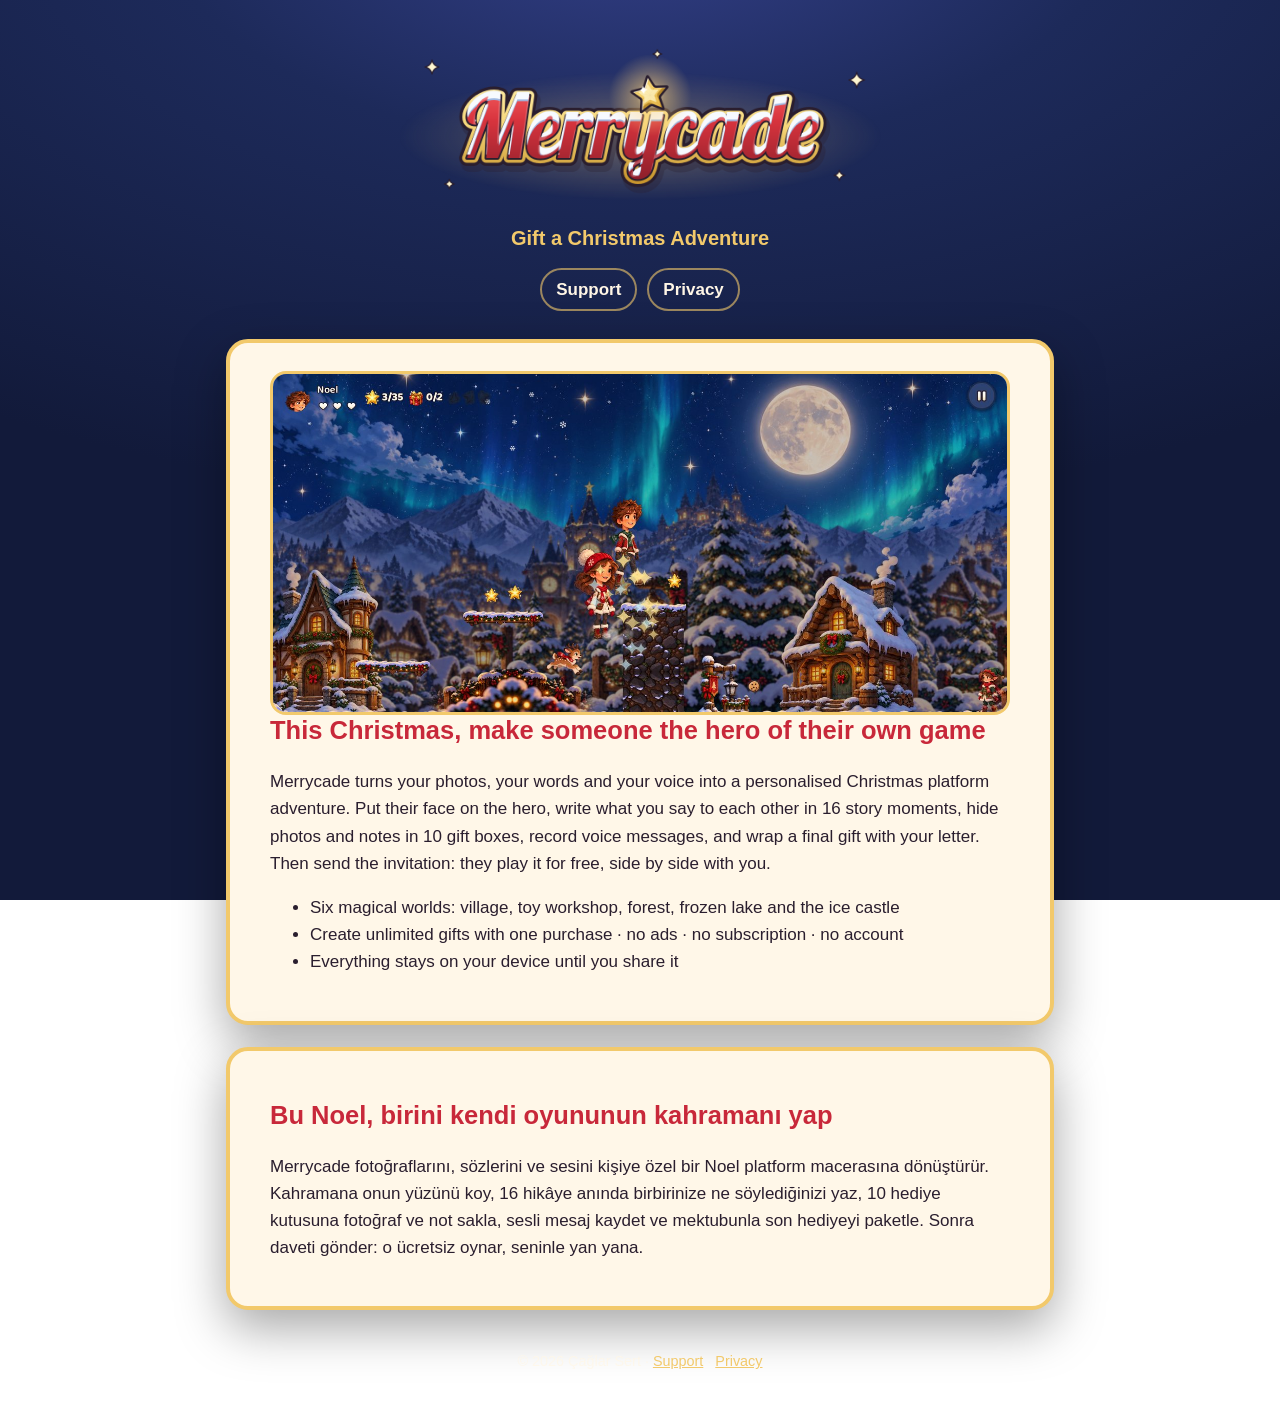
==== index.html @ 5cabc4d3 "Merrycade site: landing, privacy policy, support Co-Authored-By: Claude Opus 5.5 <noreply@anthropic." ====
<!doctype html>
<html lang="en">
<head>
<meta charset="utf-8">
<meta name="viewport" content="width=device-width, initial-scale=1">
<title>Merrycade · Gift a Christmas Adventure</title>
<meta name="description" content="This Christmas, make someone the hero of their own game. Their face, your words, your photos and your voice in a magical platform adventure.">
<link rel="icon" href="icon.png">
<link rel="stylesheet" href="style.css">
</head>
<body>
<header>
  <img class="logo" src="logo.png" alt="Merrycade">
  <p class="tag">Gift a Christmas Adventure</p>
  <nav><a href="support.html">Support</a><a href="privacy.html">Privacy</a></nav>
</header>
<main>
<section class="card">
  <img class="hero" src="hero.jpg" alt="Two heroes jumping through a snowy Christmas village in Merrycade">
  <h1>This Christmas, make someone the hero of their own game</h1>
  <p>Merrycade turns your photos, your words and your voice into a personalised Christmas platform
  adventure. Put their face on the hero, write what you say to each other in 16 story moments, hide
  photos and notes in 10 gift boxes, record voice messages, and wrap a final gift with your letter.
  Then send the invitation: they play it for free, side by side with you.</p>
  <ul>
    <li>Six magical worlds: village, toy workshop, forest, frozen lake and the ice castle</li>
    <li>Create unlimited gifts with one purchase · no ads · no subscription · no account</li>
    <li>Everything stays on your device until you share it</li>
  </ul>
</section>
<section class="card" lang="tr">
  <h2>Bu Noel, birini kendi oyununun kahramanı yap</h2>
  <p>Merrycade fotoğraflarını, sözlerini ve sesini kişiye özel bir Noel platform macerasına dönüştürür.
  Kahramana onun yüzünü koy, 16 hikâye anında birbirinize ne söylediğinizi yaz, 10 hediye kutusuna
  fotoğraf ve not sakla, sesli mesaj kaydet ve mektubunla son hediyeyi paketle. Sonra daveti gönder:
  o ücretsiz oynar, seninle yan yana.</p>
</section>
</main>
<footer>© 2026 Çağlar Sert · <a href="support.html">Support</a> · <a href="privacy.html">Privacy</a></footer>
</body>
</html>
---- style.css ----
:root {
  --bg: #121a3a;
  --bg2: #1d2a5a;
  --card: #fff7e8;
  --ink: #2a1e2e;
  --soft: #6b5a66;
  --red: #c8283a;
  --gold: #f2c96b;
  --cream: #fff6e6;
}
* { box-sizing: border-box; }
html { -webkit-text-size-adjust: 100%; }
body {
  margin: 0;
  font: 17px/1.6 -apple-system, BlinkMacSystemFont, "Segoe UI", Roboto, "Helvetica Neue", Arial, sans-serif;
  color: var(--ink);
  background: radial-gradient(1200px 600px at 50% -10%, #34408a 0%, var(--bg2) 40%, var(--bg) 100%) fixed;
}
a { color: var(--red); }
header { text-align: center; padding: 28px 16px 8px; }
header img.logo { width: min(520px, 90vw); height: auto; }
header p.tag { color: var(--gold); font-weight: 800; font-size: 1.25rem; margin: 4px 0 0; }
nav { display: flex; gap: 10px; justify-content: center; flex-wrap: wrap; margin: 14px 0 0; }
nav a {
  color: var(--cream); text-decoration: none; font-weight: 700; padding: 6px 14px;
  border: 2px solid rgba(242, 201, 107, .6); border-radius: 999px;
}
nav a:hover { background: rgba(242, 201, 107, .15); }
main { max-width: 860px; margin: 20px auto 40px; padding: 0 16px; }
.card {
  background: var(--card); border-radius: 22px; padding: 28px clamp(18px, 4vw, 40px);
  border: 4px solid var(--gold); box-shadow: 0 18px 50px rgba(0, 0, 0, .35); margin-bottom: 22px;
}
h1, h2, h3 { line-height: 1.25; color: var(--red); }
h1 { margin-top: 0; }
table { width: 100%; border-collapse: collapse; font-size: .95rem; }
th, td { text-align: left; vertical-align: top; padding: 8px 10px; border-bottom: 1px solid #e6d6b8; }
th { color: var(--soft); font-weight: 700; }
.table-wrap { overflow-x: auto; }
.hero { width: 100%; border-radius: 16px; border: 3px solid var(--gold); display: block; }
.lang { color: var(--soft); font-size: .9rem; }
.badges { display: flex; gap: 12px; flex-wrap: wrap; }
.pill { background: var(--red); color: var(--cream); padding: 10px 18px; border-radius: 999px; font-weight: 800; text-decoration: none; display: inline-block; }
footer { text-align: center; color: rgba(255, 246, 230, .7); font-size: .9rem; padding: 0 16px 40px; }
footer a { color: var(--gold); }
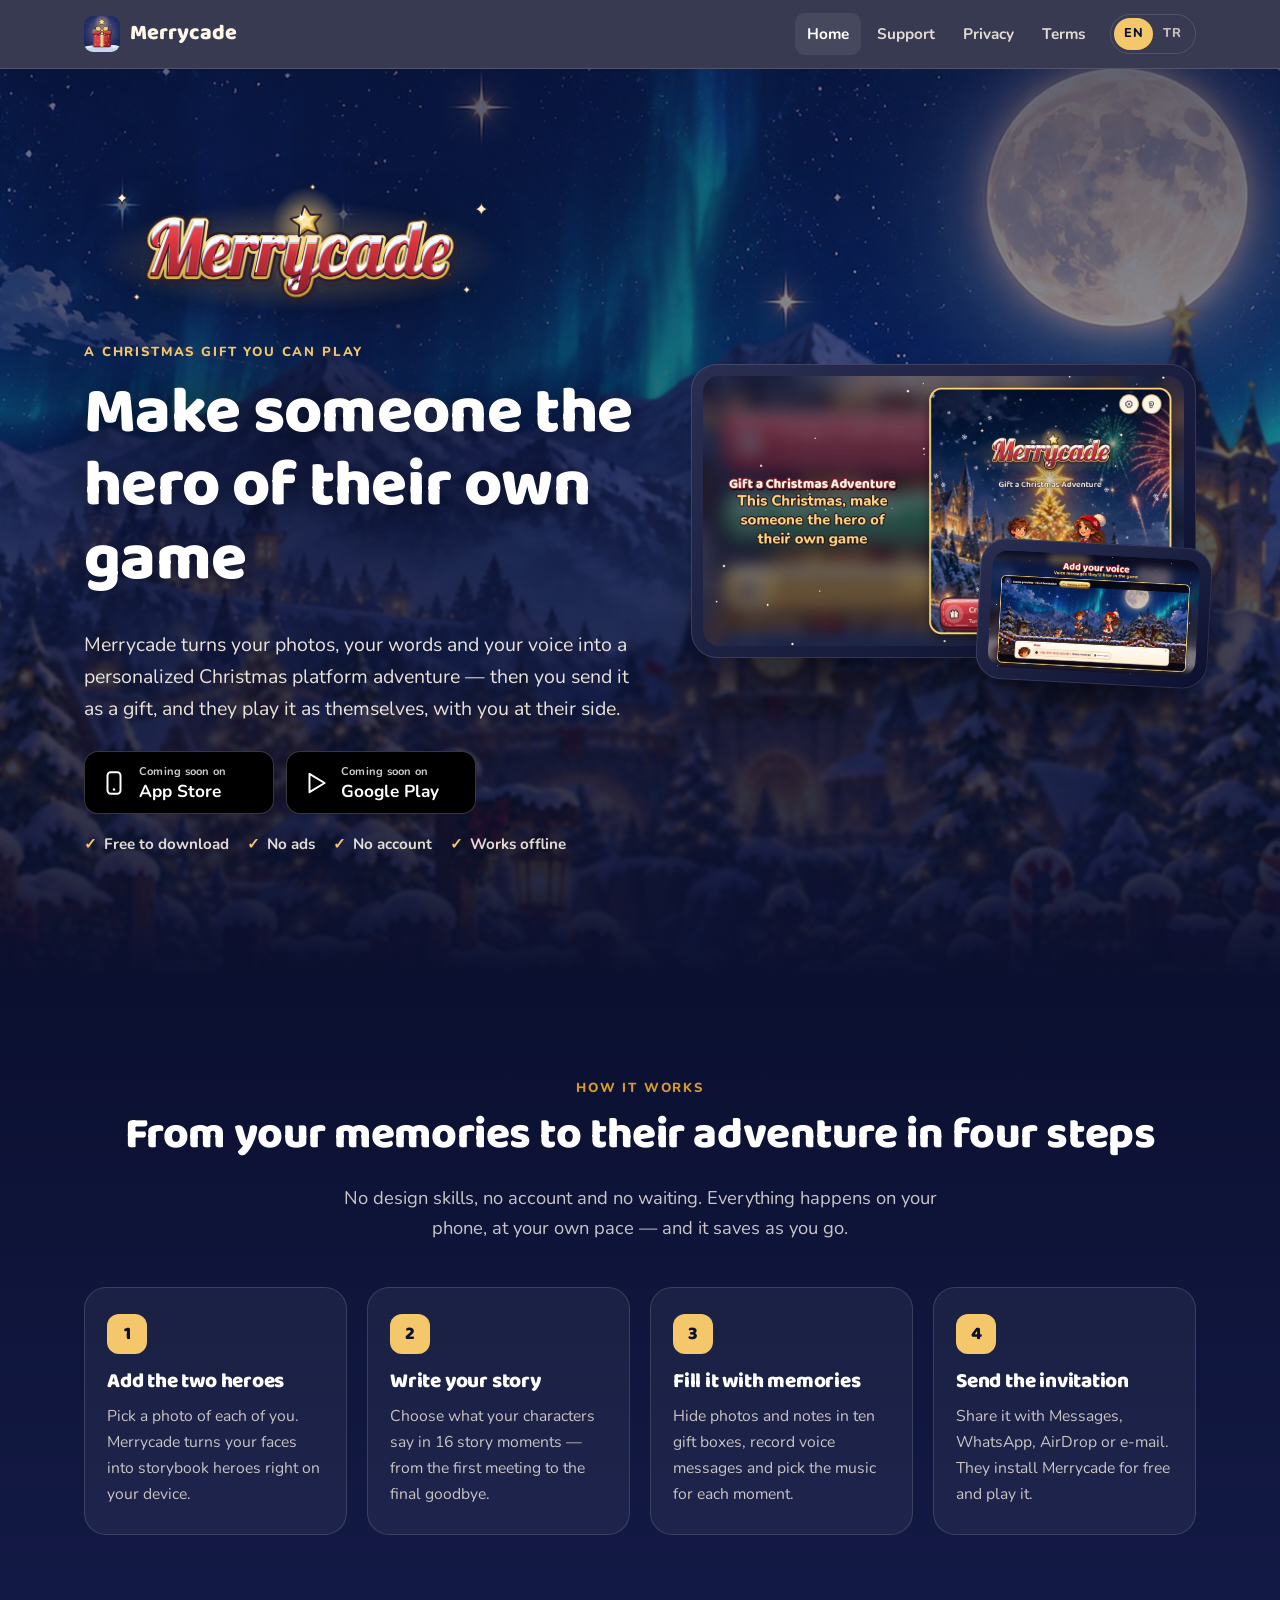
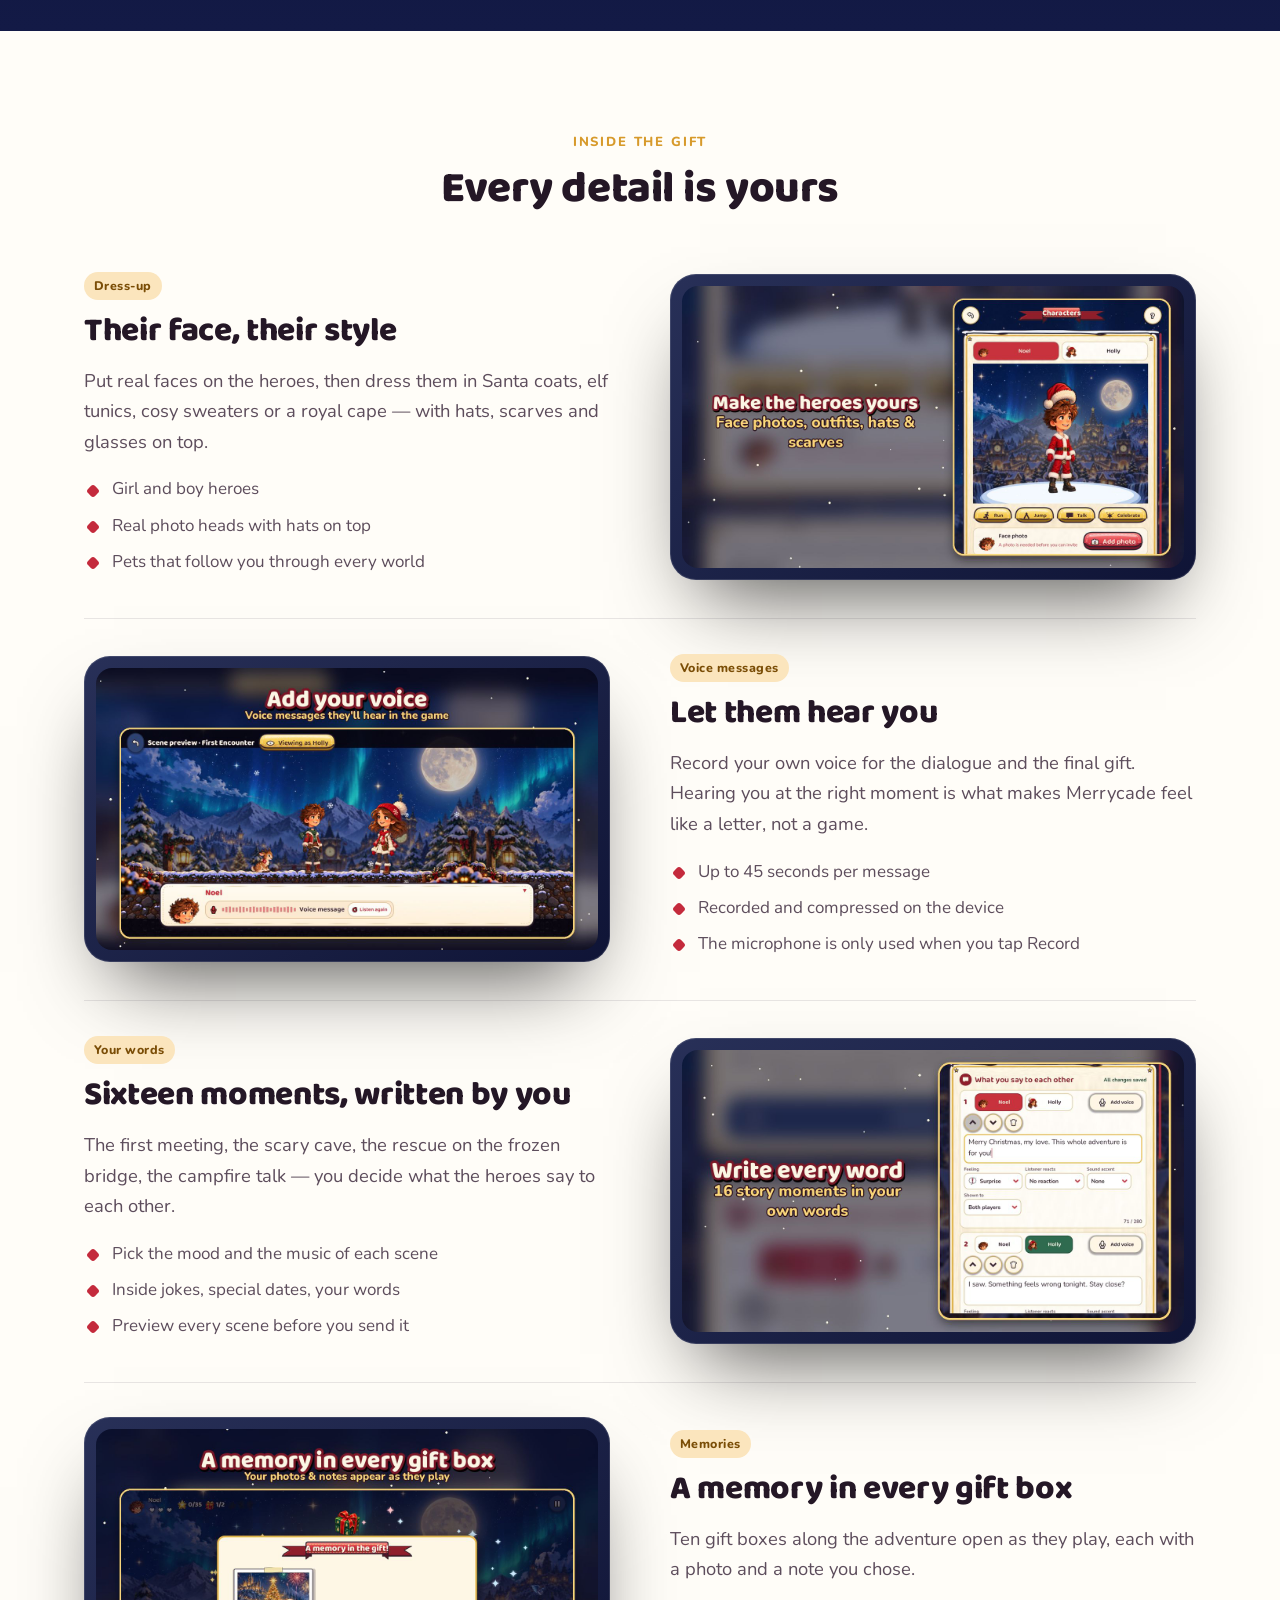
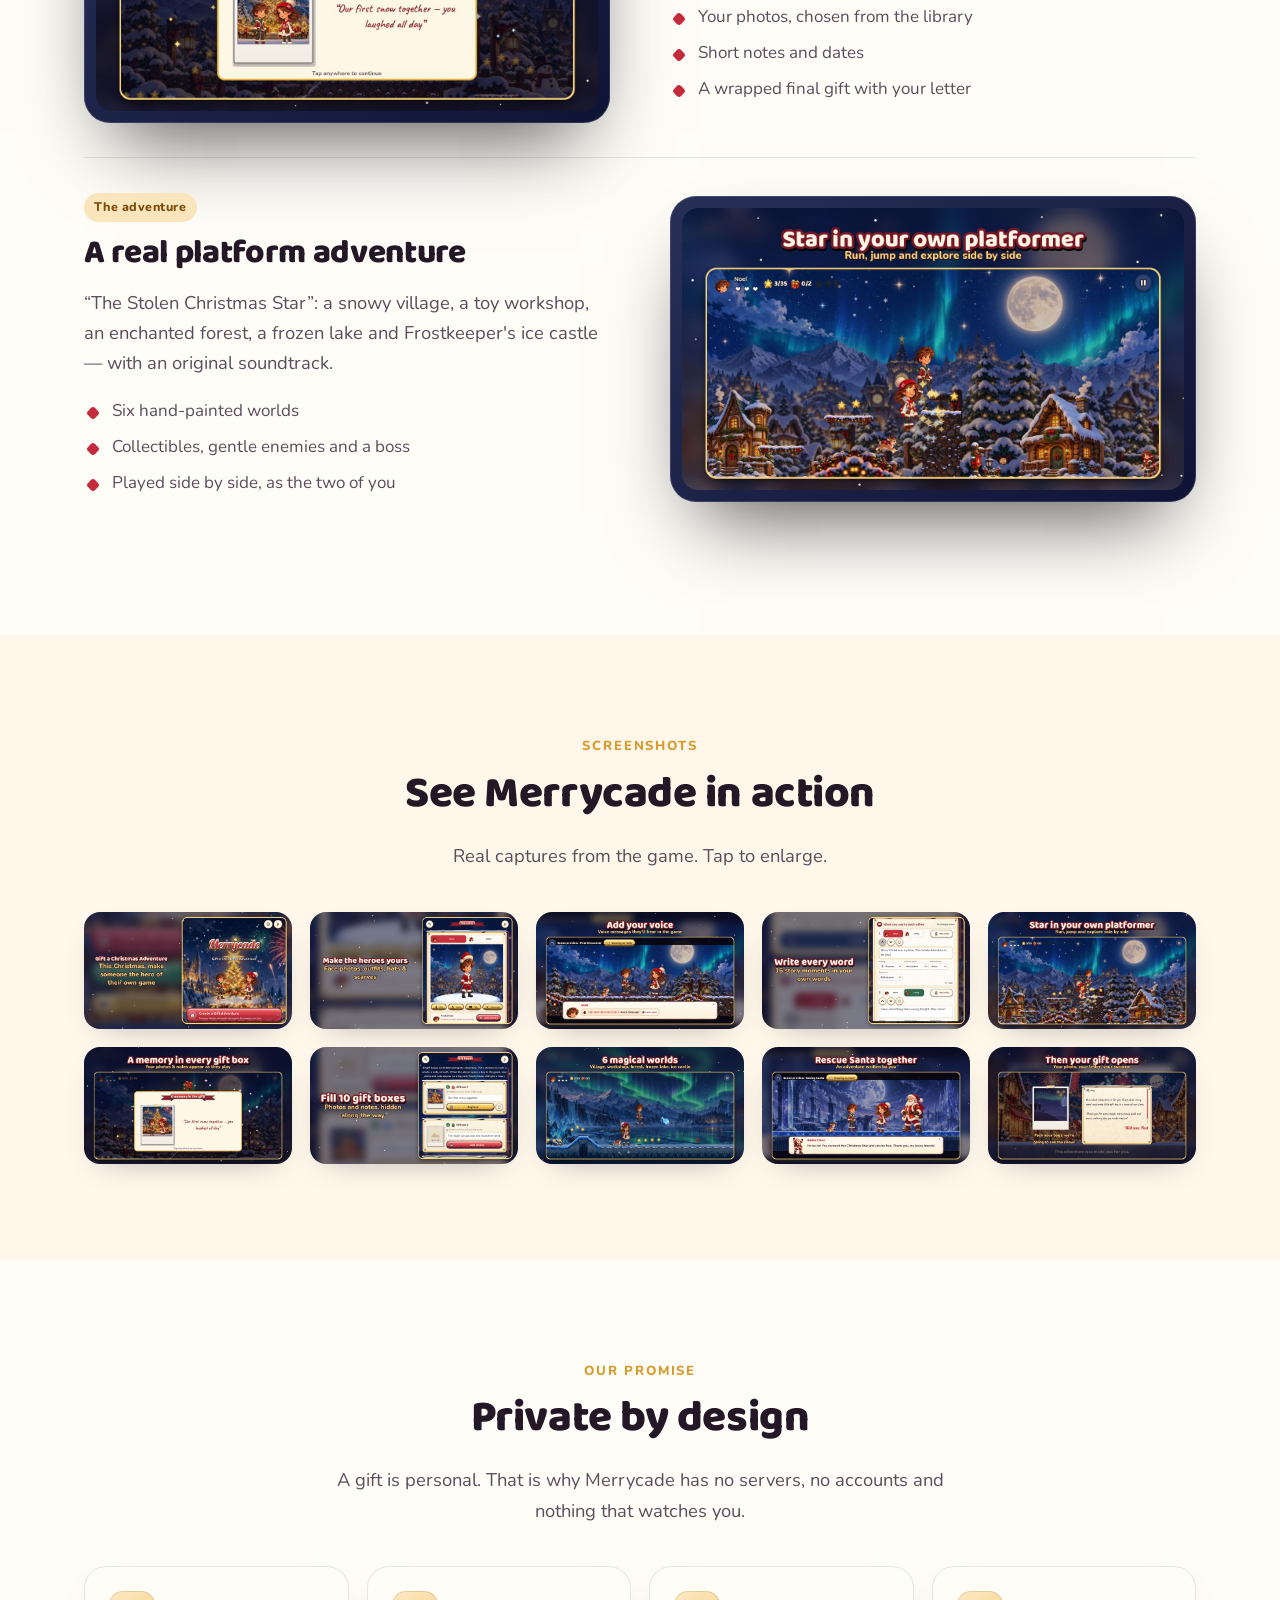
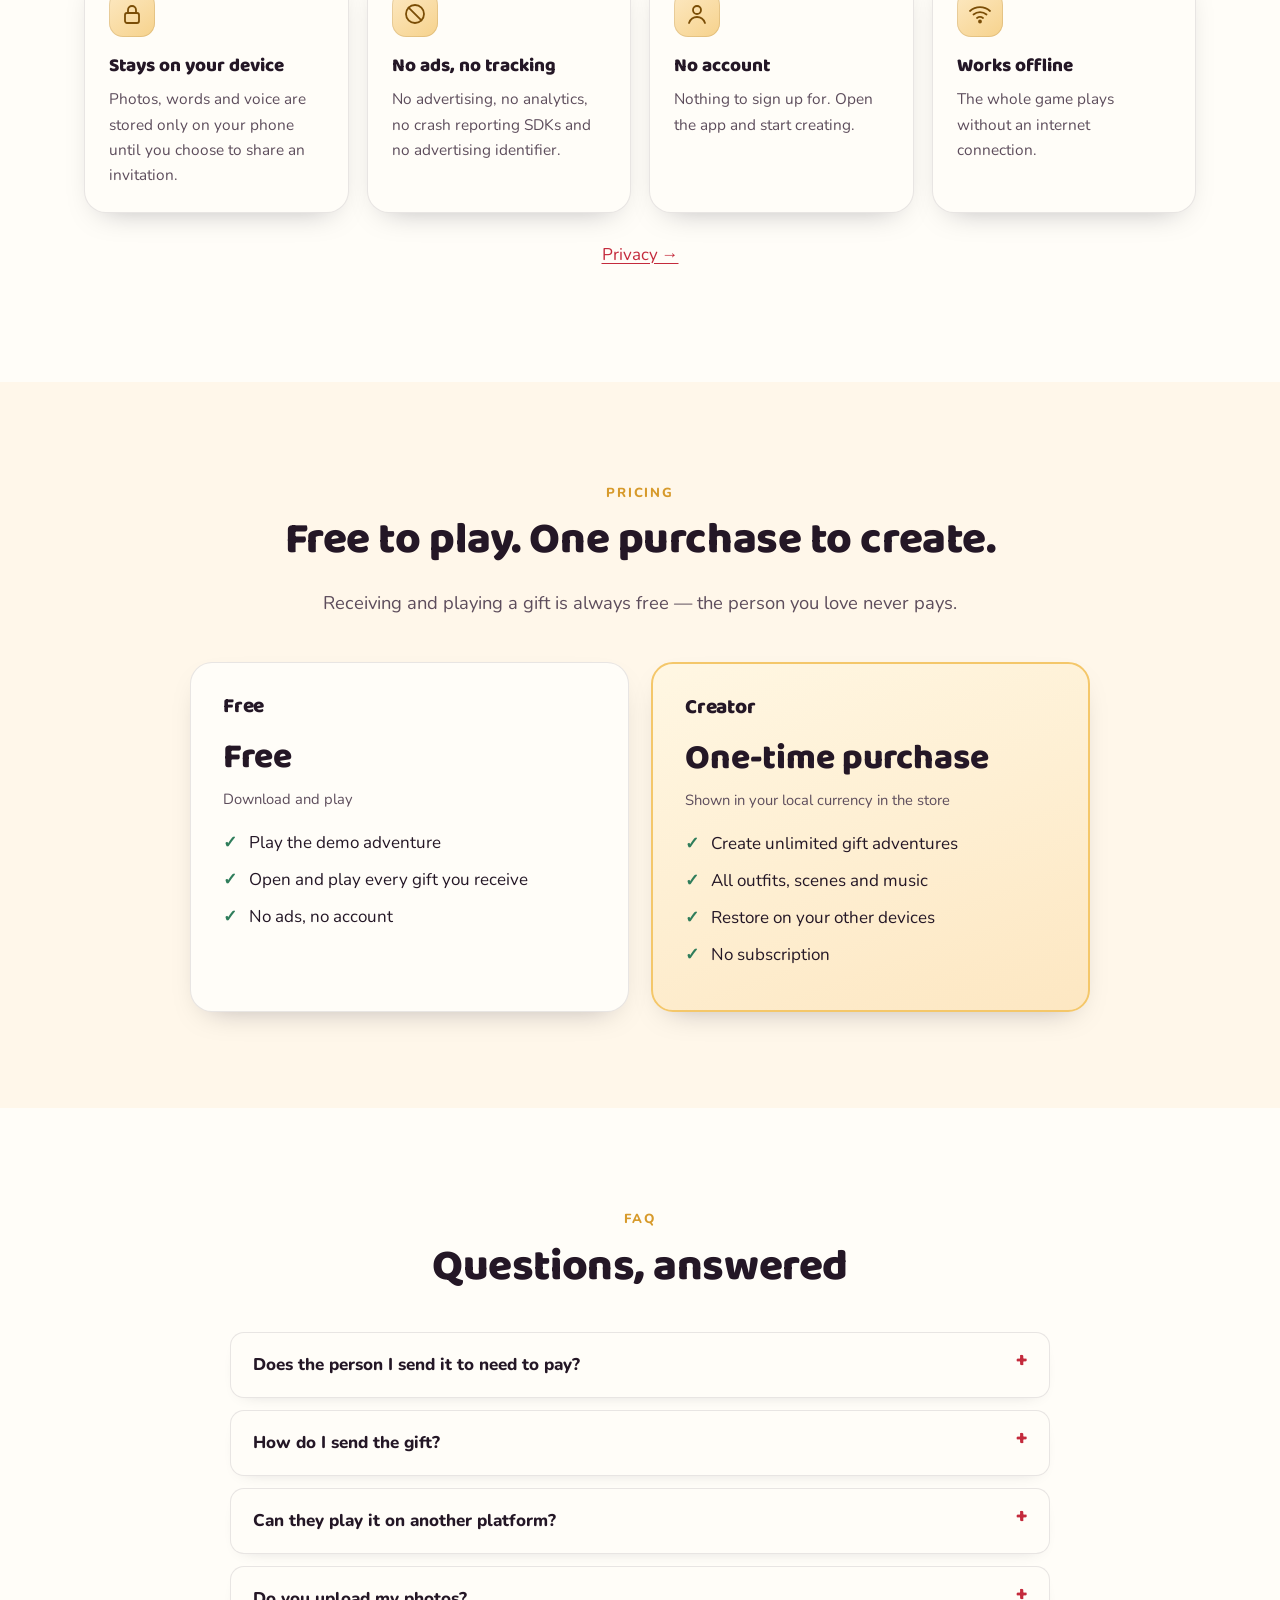
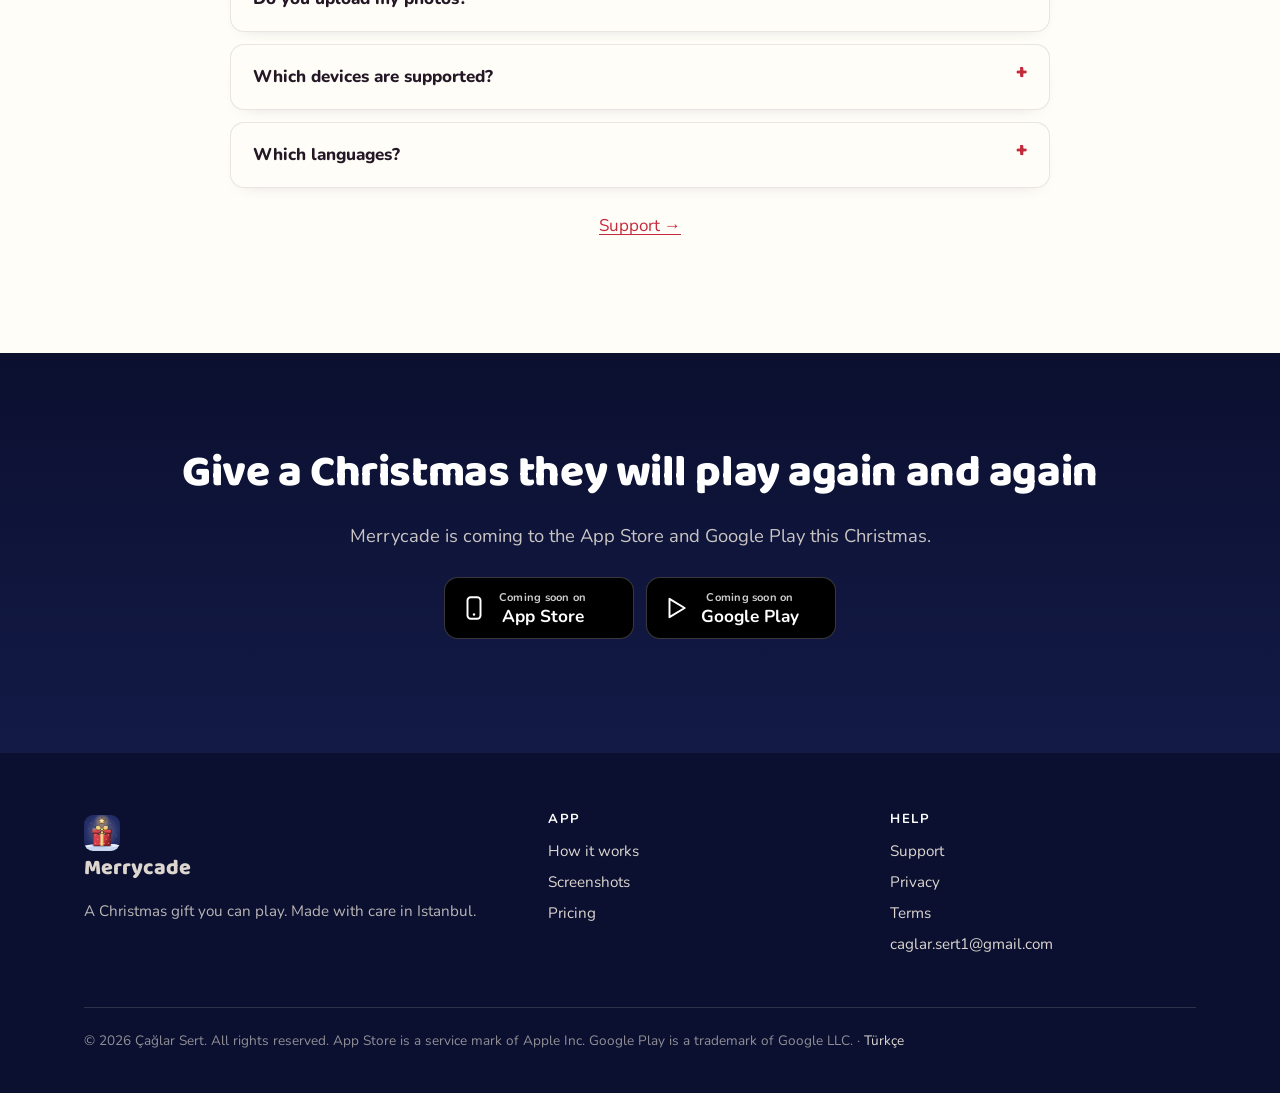
==== commit 26b6b132: "Redesign site: premium EN/TR pages, screenshots, detailed support, privacy and terms Co-Authored-By:" ====
--- a/index.html
+++ b/index.html
@@ -3,39 +3,107 @@
 <head>
 <meta charset="utf-8">
 <meta name="viewport" content="width=device-width, initial-scale=1">
-<title>Merrycade · Gift a Christmas Adventure</title>
-<meta name="description" content="This Christmas, make someone the hero of their own game. Their face, your words, your photos and your voice in a magical platform adventure.">
-<link rel="icon" href="icon.png">
-<link rel="stylesheet" href="style.css">
+<title>Merrycade: Christmas Adventure — Gift a personalized game</title>
+<meta name="description" content="Create a personalized Christmas platform adventure starring you and someone you love — their face, your words, your photos and your voice — and gift it. Free to download, no ads, no account.">
+<meta name="theme-color" content="#0b1030">
+<link rel="canonical" href="https://cglrsert.github.io/merrycade-site/">
+<link rel="alternate" hreflang="en" href="https://cglrsert.github.io/merrycade-site/">
+<link rel="alternate" hreflang="tr" href="https://cglrsert.github.io/merrycade-site/tr/">
+<link rel="alternate" hreflang="x-default" href="https://cglrsert.github.io/merrycade-site/">
+<meta property="og:type" content="website">
+<meta property="og:title" content="Merrycade: Christmas Adventure — Gift a personalized game">
+<meta property="og:description" content="Create a personalized Christmas platform adventure starring you and someone you love — their face, your words, your photos and your voice — and gift it. Free to download, no ads, no account.">
+<meta property="og:image" content="https://cglrsert.github.io/merrycade-site/assets/img/og.jpg">
+<meta property="og:url" content="https://cglrsert.github.io/merrycade-site/">
+<meta property="og:locale" content="en_US">
+<meta name="twitter:card" content="summary_large_image">
+<link rel="icon" type="image/png" href="assets/img/favicon.png">
+<link rel="apple-touch-icon" href="assets/img/apple-touch-icon.png">
+<link rel="preload" href="assets/fonts/Baloo2-ExtraBold.ttf" as="font" type="font/ttf" crossorigin>
+<link rel="stylesheet" href="assets/css/site.css">
 </head>
 <body>
-<header>
-  <img class="logo" src="logo.png" alt="Merrycade">
-  <p class="tag">Gift a Christmas Adventure</p>
-  <nav><a href="support.html">Support</a><a href="privacy.html">Privacy</a></nav>
+<a class="skip" href="#main">Skip to content</a>
+<header class="site-header">
+  <div class="wrap">
+    <a class="brand" href="./"><img src="assets/img/icon-256.png" alt="" width="36" height="36">Merrycade</a>
+    <button class="menu-btn" aria-expanded="false" aria-controls="nav">Menu</button>
+    <nav class="nav" id="nav">
+      <a href="./" aria-current="page">Home</a><a href="support.html">Support</a><a href="privacy.html">Privacy</a><a href="terms.html">Terms</a>
+      <span class="lang" aria-label="Language"><span>EN</span><a href="tr/" hreflang="tr" lang="tr">TR</a></span>
+    </nav>
+  </div>
 </header>
-<main>
-<section class="card">
-  <img class="hero" src="hero.jpg" alt="Two heroes jumping through a snowy Christmas village in Merrycade">
-  <h1>This Christmas, make someone the hero of their own game</h1>
-  <p>Merrycade turns your photos, your words and your voice into a personalised Christmas platform
-  adventure. Put their face on the hero, write what you say to each other in 16 story moments, hide
-  photos and notes in 10 gift boxes, record voice messages, and wrap a final gift with your letter.
-  Then send the invitation: they play it for free, side by side with you.</p>
-  <ul>
-    <li>Six magical worlds: village, toy workshop, forest, frozen lake and the ice castle</li>
-    <li>Create unlimited gifts with one purchase · no ads · no subscription · no account</li>
-    <li>Everything stays on your device until you share it</li>
-  </ul>
-</section>
-<section class="card" lang="tr">
-  <h2>Bu Noel, birini kendi oyununun kahramanı yap</h2>
-  <p>Merrycade fotoğraflarını, sözlerini ve sesini kişiye özel bir Noel platform macerasına dönüştürür.
-  Kahramana onun yüzünü koy, 16 hikâye anında birbirinize ne söylediğinizi yaz, 10 hediye kutusuna
-  fotoğraf ve not sakla, sesli mesaj kaydet ve mektubunla son hediyeyi paketle. Sonra daveti gönder:
-  o ücretsiz oynar, seninle yan yana.</p>
-</section>
-</main>
-<footer>© 2026 Çağlar Sert · <a href="support.html">Support</a> · <a href="privacy.html">Privacy</a></footer>
+<div class="lang-hint" data-lang="tr" role="status"><span>Bu sayfanın Türkçesi de var. <a href="tr/">Türkçe&#x27;ye geç</a></span><button aria-label="Close">×</button></div>
+
+<main id="main">
+<section class="hero"><div class="wrap">
+  <div>
+    <img class="hero-logo" src="assets/img/logo.png" alt="Merrycade" width="900" height="315">
+    <span class="eyebrow" style="color:var(--gold)">A Christmas gift you can play</span>
+    <h1>Make someone the hero of their own game</h1>
+    <p class="lead">Merrycade turns your photos, your words and your voice into a personalized Christmas platform adventure — then you send it as a gift, and they play it as themselves, with you at their side.</p>
+    <div class="badges"><a class="store-btn" aria-disabled="true" role="link"><svg viewBox="0 0 24 24" aria-hidden="true"><rect x="6" y="2" width="12" height="20" rx="3" fill="none" stroke="currentColor" stroke-width="1.8"/><circle cx="12" cy="18" r="1.1" fill="currentColor"/></svg><span><small>Coming soon on</small><b>App Store</b></span></a><a class="store-btn" aria-disabled="true" role="link"><svg viewBox="0 0 24 24" aria-hidden="true"><path d="M6 3.5v17l14-8.5z" fill="none" stroke="currentColor" stroke-width="1.8" stroke-linejoin="round"/></svg><span><small>Coming soon on</small><b>Google Play</b></span></a></div>
+    <ul class="trust"><li>Free to download</li><li>No ads</li><li>No account</li><li>Works offline</li></ul>
+  </div>
+  <div class="hero-shot">
+    <div class="device"><img src="assets/img/en/01_home.jpg" alt="Home screen with the two heroes under a Christmas tree" width="1280" height="720"></div>
+    <div class="device float"><img src="assets/img/en/05_voice.jpg" alt="Recording a voice message" width="1280" height="720" loading="lazy"></div>
+  </div>
+</div></section>
+<section class="band-night" id="how"><div class="wrap center">
+  <span class="eyebrow">How it works</span><h2>From your memories to their adventure in four steps</h2><p class="lead">No design skills, no account and no waiting. Everything happens on your phone, at your own pace — and it saves as you go.</p>
+  <div class="steps" style="text-align:left"><div class="step"><h3>Add the two heroes</h3><p>Pick a photo of each of you. Merrycade turns your faces into storybook heroes right on your device.</p></div><div class="step"><h3>Write your story</h3><p>Choose what your characters say in 16 story moments — from the first meeting to the final goodbye.</p></div><div class="step"><h3>Fill it with memories</h3><p>Hide photos and notes in ten gift boxes, record voice messages and pick the music for each moment.</p></div><div class="step"><h3>Send the invitation</h3><p>Share it with Messages, WhatsApp, AirDrop or e-mail. They install Merrycade for free and play it.</p></div></div>
+</div></section>
+<section class="band-paper" id="features"><div class="wrap">
+  <div class="center"><span class="eyebrow">Inside the gift</span><h2>Every detail is yours</h2></div>
+  <div class="feature">
+  <div class="feature-text"><span class="tag-pill">Dress-up</span><h3 style="font-size:clamp(1.6rem,2.6vw,2.1rem)">Their face, their style</h3><p class="lead">Put real faces on the heroes, then dress them in Santa coats, elf tunics, cosy sweaters or a royal cape — with hats, scarves and glasses on top.</p><ul><li>Girl and boy heroes</li><li>Real photo heads with hats on top</li><li>Pets that follow you through every world</li></ul></div>
+  <div class="device"><img src="assets/img/en/03_dress.jpg" alt="Dress-up screen" width="1280" height="720" loading="lazy"></div>
+</div><div class="feature flip">
+  <div class="feature-text"><span class="tag-pill">Voice messages</span><h3 style="font-size:clamp(1.6rem,2.6vw,2.1rem)">Let them hear you</h3><p class="lead">Record your own voice for the dialogue and the final gift. Hearing you at the right moment is what makes Merrycade feel like a letter, not a game.</p><ul><li>Up to 45 seconds per message</li><li>Recorded and compressed on the device</li><li>The microphone is only used when you tap Record</li></ul></div>
+  <div class="device"><img src="assets/img/en/05_voice.jpg" alt="Recording a voice message" width="1280" height="720" loading="lazy"></div>
+</div><div class="feature">
+  <div class="feature-text"><span class="tag-pill">Your words</span><h3 style="font-size:clamp(1.6rem,2.6vw,2.1rem)">Sixteen moments, written by you</h3><p class="lead">The first meeting, the scary cave, the rescue on the frozen bridge, the campfire talk — you decide what the heroes say to each other.</p><ul><li>Pick the mood and the music of each scene</li><li>Inside jokes, special dates, your words</li><li>Preview every scene before you send it</li></ul></div>
+  <div class="device"><img src="assets/img/en/04_write.jpg" alt="Writing what the heroes say" width="1280" height="720" loading="lazy"></div>
+</div><div class="feature flip">
+  <div class="feature-text"><span class="tag-pill">Memories</span><h3 style="font-size:clamp(1.6rem,2.6vw,2.1rem)">A memory in every gift box</h3><p class="lead">Ten gift boxes along the adventure open as they play, each with a photo and a note you chose.</p><ul><li>Your photos, chosen from the library</li><li>Short notes and dates</li><li>A wrapped final gift with your letter</li></ul></div>
+  <div class="device"><img src="assets/img/en/06_memory.jpg" alt="A memory opening in a gift box" width="1280" height="720" loading="lazy"></div>
+</div><div class="feature">
+  <div class="feature-text"><span class="tag-pill">The adventure</span><h3 style="font-size:clamp(1.6rem,2.6vw,2.1rem)">A real platform adventure</h3><p class="lead">“The Stolen Christmas Star”: a snowy village, a toy workshop, an enchanted forest, a frozen lake and Frostkeeper&#x27;s ice castle — with an original soundtrack.</p><ul><li>Six hand-painted worlds</li><li>Collectibles, gentle enemies and a boss</li><li>Played side by side, as the two of you</li></ul></div>
+  <div class="device"><img src="assets/img/en/02_play.jpg" alt="Platforming through the snowy village" width="1280" height="720" loading="lazy"></div>
+</div>
+</div></section>
+<section id="screenshots"><div class="wrap center">
+  <span class="eyebrow">Screenshots</span><h2>See Merrycade in action</h2><p class="lead">Real captures from the game. Tap to enlarge.</p>
+  <div class="gallery"><button type="button" data-full="assets/img/en/01_home.jpg"><img src="assets/img/en/01_home.jpg" alt="Home screen with the two heroes under a Christmas tree" width="1280" height="720" loading="lazy"></button><button type="button" data-full="assets/img/en/03_dress.jpg"><img src="assets/img/en/03_dress.jpg" alt="Dress-up screen" width="1280" height="720" loading="lazy"></button><button type="button" data-full="assets/img/en/05_voice.jpg"><img src="assets/img/en/05_voice.jpg" alt="Recording a voice message" width="1280" height="720" loading="lazy"></button><button type="button" data-full="assets/img/en/04_write.jpg"><img src="assets/img/en/04_write.jpg" alt="Writing what the heroes say" width="1280" height="720" loading="lazy"></button><button type="button" data-full="assets/img/en/02_play.jpg"><img src="assets/img/en/02_play.jpg" alt="Platforming through the snowy village" width="1280" height="720" loading="lazy"></button><button type="button" data-full="assets/img/en/06_memory.jpg"><img src="assets/img/en/06_memory.jpg" alt="A memory opening in a gift box" width="1280" height="720" loading="lazy"></button><button type="button" data-full="assets/img/en/07_boxes.jpg"><img src="assets/img/en/07_boxes.jpg" alt="Filling the ten gift boxes" width="1280" height="720" loading="lazy"></button><button type="button" data-full="assets/img/en/08_levels.jpg"><img src="assets/img/en/08_levels.jpg" alt="Six worlds on the map" width="1280" height="720" loading="lazy"></button><button type="button" data-full="assets/img/en/10_santa.jpg"><img src="assets/img/en/10_santa.jpg" alt="Rescuing Santa together" width="1280" height="720" loading="lazy"></button><button type="button" data-full="assets/img/en/11_gift.jpg"><img src="assets/img/en/11_gift.jpg" alt="The final gift opens" width="1280" height="720" loading="lazy"></button></div>
+</div></section>
+<section class="band-paper" id="privacy-promise"><div class="wrap center">
+  <span class="eyebrow">Our promise</span><h2>Private by design</h2><p class="lead">A gift is personal. That is why Merrycade has no servers, no accounts and nothing that watches you.</p>
+  <div class="promise" style="text-align:left"><div><span class="ico" aria-hidden="true"><svg viewBox="0 0 24 24" fill="none" stroke="currentColor" stroke-width="1.8" stroke-linecap="round" stroke-linejoin="round"><rect x="5" y="11" width="14" height="10" rx="2"/><path d="M8 11V8a4 4 0 0 1 8 0v3"/></svg></span><b>Stays on your device</b><p>Photos, words and voice are stored only on your phone until you choose to share an invitation.</p></div><div><span class="ico" aria-hidden="true"><svg viewBox="0 0 24 24" fill="none" stroke="currentColor" stroke-width="1.8" stroke-linecap="round" stroke-linejoin="round"><circle cx="12" cy="12" r="9"/><path d="M5.6 5.6l12.8 12.8"/></svg></span><b>No ads, no tracking</b><p>No advertising, no analytics, no crash reporting SDKs and no advertising identifier.</p></div><div><span class="ico" aria-hidden="true"><svg viewBox="0 0 24 24" fill="none" stroke="currentColor" stroke-width="1.8" stroke-linecap="round" stroke-linejoin="round"><circle cx="12" cy="8" r="4"/><path d="M4 21c1.5-4 4.5-6 8-6s6.5 2 8 6"/></svg></span><b>No account</b><p>Nothing to sign up for. Open the app and start creating.</p></div><div><span class="ico" aria-hidden="true"><svg viewBox="0 0 24 24" fill="none" stroke="currentColor" stroke-width="1.8" stroke-linecap="round" stroke-linejoin="round"><path d="M2 9a15 15 0 0 1 20 0M5.5 12.5a10 10 0 0 1 13 0M9 16a5 5 0 0 1 6 0"/><circle cx="12" cy="19.5" r="1"/></svg></span><b>Works offline</b><p>The whole game plays without an internet connection.</p></div></div>
+  <p style="margin-top:28px"><a href="privacy.html">Privacy →</a></p>
+</div></section>
+<section id="pricing"><div class="wrap center">
+  <span class="eyebrow">Pricing</span><h2>Free to play. One purchase to create.</h2><p class="lead">Receiving and playing a gift is always free — the person you love never pays.</p>
+  <div class="pricing" style="text-align:left"><div class="plan"><h3>Free</h3><div class="price">Free</div><div class="note">Download and play</div><ul><li>Play the demo adventure</li><li>Open and play every gift you receive</li><li>No ads, no account</li></ul></div><div class="plan hl"><h3>Creator</h3><div class="price">One-time purchase</div><div class="note">Shown in your local currency in the store</div><ul><li>Create unlimited gift adventures</li><li>All outfits, scenes and music</li><li>Restore on your other devices</li><li>No subscription</li></ul></div></div>
+</div></section>
+<section class="band-paper" id="faq"><div class="wrap">
+  <div class="center"><span class="eyebrow">FAQ</span><h2>Questions, answered</h2></div>
+  <div class="faq"><details><summary>Does the person I send it to need to pay?</summary><div><p>No. Merrycade is free to download, and opening and playing a gift is always free. Only creating gifts needs the one-time Creator purchase.</p></div></details><details><summary>How do I send the gift?</summary><div><p>When your adventure is ready, tap Invite. Merrycade creates a small .ccgift file that you send with any app you like — Messages, WhatsApp, AirDrop, e-mail or Files.</p></div></details><details><summary>Can they play it on another platform?</summary><div><p>Yes. Invitations work across iPhone, iPad and Android — they just need to install Merrycade.</p></div></details><details><summary>Do you upload my photos?</summary><div><p>No. There are no Merrycade servers. Your photos, words and voice stay on your device and travel only inside the invitation file you choose to send.</p></div></details><details><summary>Which devices are supported?</summary><div><p>iPhone and iPad with iOS 15 or later, and Android phones and tablets with Android 7.0 or later.</p></div></details><details><summary>Which languages?</summary><div><p>English and Turkish. You can write your story in any language you like.</p></div></details></div>
+  <p class="center" style="margin-top:24px"><a href="support.html">Support →</a></p>
+</div></section>
+<section class="band-night cta"><div class="wrap">
+  <h2>Give a Christmas they will play again and again</h2><p class="lead" style="margin:0 auto">Merrycade is coming to the App Store and Google Play this Christmas.</p><div class="badges"><a class="store-btn" aria-disabled="true" role="link"><svg viewBox="0 0 24 24" aria-hidden="true"><rect x="6" y="2" width="12" height="20" rx="3" fill="none" stroke="currentColor" stroke-width="1.8"/><circle cx="12" cy="18" r="1.1" fill="currentColor"/></svg><span><small>Coming soon on</small><b>App Store</b></span></a><a class="store-btn" aria-disabled="true" role="link"><svg viewBox="0 0 24 24" aria-hidden="true"><path d="M6 3.5v17l14-8.5z" fill="none" stroke="currentColor" stroke-width="1.8" stroke-linejoin="round"/></svg><span><small>Coming soon on</small><b>Google Play</b></span></a></div>
+</div></section>
+</main><div class="lightbox" role="dialog" aria-modal="true"><button aria-label="Close">×</button><img alt=""></div>
+<footer class="site-footer">
+  <div class="wrap">
+    <div><a class="brand" href="./"><img src="assets/img/icon-256.png" alt="" width="36" height="36">Merrycade</a><p style="margin-top:12px">A Christmas gift you can play. Made with care in Istanbul.</p></div>
+    <div><b>App</b><a href="./#how">How it works</a><a href="./#screenshots">Screenshots</a><a href="./#pricing">Pricing</a></div>
+    <div><b>Help</b><a href="support.html">Support</a><a href="privacy.html">Privacy</a><a href="terms.html">Terms</a><a href="mailto:caglar.sert1@gmail.com">caglar.sert1@gmail.com</a></div>
+    <div class="legal">© 2026 Çağlar Sert. All rights reserved. App Store is a service mark of Apple Inc. Google Play is a trademark of Google LLC. · <a style="display:inline" href="tr/">Türkçe</a></div>
+  </div>
+</footer>
+<script src="assets/js/site.js" defer></script>
 </body>
 </html>
--- a/assets/css/site.css
+++ b/assets/css/site.css
@@ -0,0 +1,231 @@
+/* Merrycade website — generated pages share this stylesheet (tools/site/build_site.py). */
+@font-face { font-family: "Baloo 2"; src: url("../fonts/Baloo2-ExtraBold.ttf") format("truetype"); font-weight: 800; font-display: swap; }
+@font-face { font-family: "Nunito"; src: url("../fonts/Nunito-Regular.ttf") format("truetype"); font-weight: 400; font-display: swap; }
+@font-face { font-family: "Nunito"; src: url("../fonts/Nunito-Bold.ttf") format("truetype"); font-weight: 700; font-display: swap; }
+@font-face { font-family: "Nunito"; src: url("../fonts/Nunito-ExtraBold.ttf") format("truetype"); font-weight: 800; font-display: swap; }
+
+:root {
+  --night: #0b1030;
+  --night-2: #131a46;
+  --night-3: #1c2560;
+  --ink: #241726;
+  --ink-soft: #5d4d5c;
+  --cream: #fff7ea;
+  --cream-2: #f6ead6;
+  --paper: #fffdf8;
+  --gold: #f4c76a;
+  --gold-deep: #d79a2b;
+  --red: #c42a3c;
+  --red-deep: #8e1729;
+  --green: #2f7d5b;
+  --line: rgba(36, 23, 38, .10);
+  --line-light: rgba(255, 247, 234, .14);
+  --radius: 22px;
+  --radius-sm: 14px;
+  --shadow: 0 24px 60px -24px rgba(5, 8, 30, .55);
+  --shadow-soft: 0 12px 32px -18px rgba(5, 8, 30, .35);
+  --wrap: 1160px;
+}
+
+* { box-sizing: border-box; }
+html { -webkit-text-size-adjust: 100%; scroll-behavior: smooth; }
+body {
+  margin: 0;
+  font: 400 17px/1.65 "Nunito", -apple-system, BlinkMacSystemFont, "Segoe UI", Roboto, Arial, sans-serif;
+  color: var(--ink);
+  background: var(--cream);
+  -webkit-font-smoothing: antialiased;
+}
+img { max-width: 100%; height: auto; display: block; }
+a { color: var(--red); text-underline-offset: 3px; }
+a:hover { color: var(--red-deep); }
+h1, h2, h3 { font-family: "Baloo 2", "Nunito", sans-serif; font-weight: 800; line-height: 1.12; margin: 0 0 .5em; letter-spacing: -.01em; }
+h1 { font-size: clamp(2.3rem, 5.2vw, 4.1rem); }
+h2 { font-size: clamp(1.8rem, 3.6vw, 2.75rem); }
+h3 { font-size: 1.3rem; }
+p { margin: 0 0 1em; }
+.wrap { max-width: var(--wrap); margin: 0 auto; padding: 0 24px; }
+.eyebrow { display: inline-block; font-weight: 800; font-size: .82rem; letter-spacing: .14em; text-transform: uppercase; color: var(--gold-deep); margin-bottom: 12px; }
+.lead { font-size: 1.15rem; color: var(--ink-soft); max-width: 640px; }
+.center { text-align: center; }
+.center .lead { margin-left: auto; margin-right: auto; }
+.skip { position: absolute; left: -999px; top: 8px; background: var(--paper); padding: 8px 14px; border-radius: 8px; z-index: 100; }
+.skip:focus { left: 8px; }
+
+/* Header */
+.site-header {
+  position: sticky; top: 0; z-index: 50;
+  background: rgba(11, 16, 48, .82);
+  backdrop-filter: saturate(140%) blur(14px); -webkit-backdrop-filter: saturate(140%) blur(14px);
+  border-bottom: 1px solid var(--line-light);
+}
+.site-header .wrap { display: flex; align-items: center; gap: 20px; height: 68px; }
+.brand { display: flex; align-items: center; gap: 10px; text-decoration: none; color: var(--cream); font-family: "Baloo 2", sans-serif; font-weight: 800; font-size: 1.35rem; }
+.brand img { width: 36px; height: 36px; border-radius: 9px; }
+.brand:hover { color: var(--gold); }
+.nav { display: flex; gap: 4px; margin-left: auto; align-items: center; }
+.nav a { color: rgba(255, 247, 234, .86); text-decoration: none; font-weight: 700; font-size: .96rem; padding: 8px 12px; border-radius: 10px; }
+.nav a:hover, .nav a[aria-current="page"] { color: #fff; background: rgba(255, 247, 234, .08); }
+.lang { display: inline-flex; border: 1px solid var(--line-light); border-radius: 999px; padding: 3px; margin-left: 8px; }
+.lang a, .lang span { font-size: .8rem; font-weight: 800; letter-spacing: .06em; padding: 5px 10px; border-radius: 999px; text-decoration: none; color: rgba(255, 247, 234, .7); }
+.lang span { background: var(--gold); color: var(--night); }
+.lang a:hover { color: #fff; background: rgba(255, 247, 234, .1); }
+.menu-btn { display: none; margin-left: auto; background: none; border: 1px solid var(--line-light); color: var(--cream); border-radius: 10px; padding: 8px 12px; font: 800 .9rem "Nunito", sans-serif; cursor: pointer; }
+
+/* Hero */
+.hero {
+  position: relative; color: var(--cream); overflow: hidden;
+  background: var(--night) url("../img/hero.jpg") center 30% / cover no-repeat;
+  padding: 96px 0 120px;
+}
+.hero::before { content: ""; position: absolute; inset: 0; background:
+  linear-gradient(180deg, rgba(11,16,48,.55) 0%, rgba(11,16,48,.25) 40%, rgba(11,16,48,.80) 88%, var(--night) 100%),
+  radial-gradient(60% 70% at 25% 40%, rgba(11,16,48,.65) 0%, rgba(11,16,48,0) 70%); }
+.hero .wrap { position: relative; display: grid; grid-template-columns: 1.05fr .95fr; gap: 48px; align-items: center; }
+.hero-logo { width: min(440px, 80%); margin: 0 0 18px -6px; filter: drop-shadow(0 10px 28px rgba(0,0,0,.45)); }
+.hero h1 { color: #fff; text-shadow: 0 4px 30px rgba(0,0,0,.45); }
+.hero .lead { color: rgba(255, 247, 234, .9); font-size: 1.22rem; }
+.badges { display: flex; flex-wrap: wrap; gap: 12px; margin: 26px 0 18px; }
+.store-btn {
+  display: inline-flex; align-items: center; gap: 12px; padding: 11px 20px 11px 16px; border-radius: 14px;
+  background: #000; color: #fff; text-decoration: none; border: 1px solid rgba(255,255,255,.22); min-width: 190px;
+}
+.store-btn svg { width: 26px; height: 26px; flex: none; }
+.store-btn small { display: block; font-size: .7rem; opacity: .8; font-weight: 700; letter-spacing: .02em; }
+.store-btn b { display: block; font-size: 1.08rem; line-height: 1.15; }
+.store-btn[aria-disabled="true"] { cursor: default; }
+.store-btn:hover { color: #fff; background: #111; }
+.trust { display: flex; flex-wrap: wrap; gap: 8px 18px; font-weight: 700; font-size: .95rem; color: rgba(255, 247, 234, .88); list-style: none; padding: 0; margin: 0; }
+.trust li::before { content: "✓"; color: var(--gold); font-weight: 800; margin-right: 7px; }
+.hero-shot { position: relative; }
+.device {
+  border-radius: 26px; padding: 12px; background: linear-gradient(145deg, #2a2f52, #0d1130);
+  box-shadow: 0 40px 80px -30px rgba(0,0,0,.7), inset 0 0 0 1px rgba(255,255,255,.12);
+}
+.device img { border-radius: 16px; }
+.hero-shot .float { position: absolute; right: -14px; bottom: -26px; width: 46%; transform: rotate(3deg); }
+
+/* Sections */
+section { padding: 96px 0; }
+.band-night { background: linear-gradient(180deg, var(--night) 0%, var(--night-2) 100%); color: var(--cream); }
+.band-night .lead { color: rgba(255, 247, 234, .78); }
+.band-night h2, .band-night h3 { color: #fff; }
+.band-paper { background: var(--paper); }
+
+.steps { display: grid; grid-template-columns: repeat(4, 1fr); gap: 20px; margin-top: 44px; counter-reset: step; }
+.step { background: rgba(255,255,255,.05); border: 1px solid var(--line-light); border-radius: var(--radius); padding: 26px 22px; }
+.step::before { counter-increment: step; content: counter(step); display: grid; place-items: center; width: 40px; height: 40px; border-radius: 12px; background: var(--gold); color: var(--night); font: 800 1.15rem "Baloo 2", sans-serif; margin-bottom: 16px; }
+.step p { color: rgba(255, 247, 234, .76); margin: 0; font-size: .98rem; }
+
+.feature { display: grid; grid-template-columns: 1fr 1fr; gap: 60px; align-items: center; padding: 34px 0; }
+.feature + .feature { border-top: 1px solid var(--line); }
+.feature.flip .feature-text { order: 2; }
+.feature .device { background: linear-gradient(145deg, #283058, #0f1436); }
+.feature ul { padding-left: 0; list-style: none; margin: 14px 0 0; }
+.feature li { padding-left: 28px; position: relative; margin: 8px 0; color: var(--ink-soft); }
+.feature li::before { content: ""; position: absolute; left: 4px; top: .62em; width: 10px; height: 10px; border-radius: 3px; background: var(--red); transform: rotate(45deg); }
+.tag-pill { display: inline-block; background: #fbe5bd; color: #7a4d06; font-weight: 800; font-size: .78rem; padding: 4px 10px; border-radius: 999px; margin-bottom: 12px; letter-spacing: .04em; }
+
+.gallery { display: grid; grid-template-columns: repeat(5, 1fr); gap: 18px; margin-top: 40px; }
+.gallery button { padding: 0; border: 0; background: none; cursor: zoom-in; border-radius: 16px; overflow: hidden; box-shadow: var(--shadow-soft); transition: transform .2s ease; }
+.gallery button:hover { transform: translateY(-3px); }
+.gallery img { aspect-ratio: 16 / 9; object-fit: cover; width: 100%; }
+
+.promise { display: grid; grid-template-columns: repeat(4, 1fr); gap: 18px; margin-top: 40px; }
+.promise div { background: var(--paper); border: 1px solid var(--line); border-radius: var(--radius); padding: 24px; box-shadow: var(--shadow-soft); }
+.promise b { display: block; font-family: "Baloo 2", sans-serif; font-size: 1.18rem; margin-bottom: 4px; }
+.promise p { margin: 0; color: var(--ink-soft); font-size: .96rem; }
+.promise .ico { display: grid; place-items: center; width: 46px; height: 46px; border-radius: 14px; margin-bottom: 14px; color: #7a4d06; background: linear-gradient(145deg, #fde9c3, #f6d28c); box-shadow: inset 0 0 0 1px rgba(122,77,6,.15); }
+.promise .ico svg { width: 24px; height: 24px; }
+
+.pricing { display: grid; grid-template-columns: 1fr 1fr; gap: 22px; max-width: 900px; margin: 44px auto 0; }
+.plan { background: var(--paper); border-radius: var(--radius); padding: 32px; border: 1px solid var(--line); box-shadow: var(--shadow-soft); }
+.plan.hl { background: linear-gradient(160deg, #fff7e3, #fde7c2); border: 2px solid var(--gold); position: relative; }
+.plan .price { font: 800 2.2rem "Baloo 2", sans-serif; margin: 6px 0 2px; }
+.plan .note { color: var(--ink-soft); font-size: .92rem; }
+.plan ul { padding: 0; list-style: none; margin: 18px 0 0; }
+.plan li { padding-left: 26px; position: relative; margin: 9px 0; }
+.plan li::before { content: "✓"; position: absolute; left: 0; color: var(--green); font-weight: 800; }
+
+.faq { max-width: 820px; margin: 40px auto 0; }
+details { background: var(--paper); border: 1px solid var(--line); border-radius: var(--radius-sm); margin: 12px 0; box-shadow: 0 6px 18px -14px rgba(5,8,30,.3); }
+summary { cursor: pointer; padding: 18px 22px; font-weight: 800; list-style: none; display: flex; justify-content: space-between; gap: 16px; }
+summary::-webkit-details-marker { display: none; }
+summary::after { content: "+"; font: 800 1.3rem "Baloo 2", sans-serif; color: var(--red); line-height: 1; }
+details[open] summary::after { content: "–"; }
+details > div { padding: 0 22px 18px; color: var(--ink-soft); }
+
+.cta { text-align: center; }
+.cta .badges { justify-content: center; }
+
+/* Document pages (support, privacy, terms) */
+.doc-hero { background: linear-gradient(180deg, var(--night) 0%, var(--night-3) 100%); color: var(--cream); padding: 72px 0 64px; }
+.doc-hero h1 { color: #fff; font-size: clamp(2.1rem, 4.4vw, 3.2rem); }
+.doc-hero p { color: rgba(255, 247, 234, .8); max-width: 680px; margin: 0; }
+.doc-hero .meta { margin-top: 14px; font-size: .9rem; color: rgba(255, 247, 234, .6); }
+.doc { display: grid; grid-template-columns: 250px 1fr; gap: 56px; padding: 64px 24px 96px; max-width: var(--wrap); margin: 0 auto; }
+.toc { position: sticky; top: 92px; align-self: start; font-size: .93rem; }
+.toc b { display: block; font-size: .78rem; letter-spacing: .12em; text-transform: uppercase; color: var(--ink-soft); margin-bottom: 10px; }
+.toc a { display: block; color: var(--ink); text-decoration: none; padding: 5px 0 5px 12px; border-left: 2px solid var(--line); }
+.toc a:hover { color: var(--red); border-left-color: var(--red); }
+.doc-body { max-width: 760px; }
+.doc-body h2 { font-size: 1.7rem; margin-top: 2.2em; padding-top: 6px; scroll-margin-top: 90px; }
+.doc-body h2:first-child { margin-top: 0; }
+.doc-body h3 { margin-top: 1.6em; }
+.doc-body li { margin: 6px 0; }
+.callout { background: var(--paper); border: 1px solid var(--line); border-left: 4px solid var(--gold); border-radius: var(--radius-sm); padding: 18px 22px; margin: 18px 0; box-shadow: var(--shadow-soft); }
+.callout p:last-child { margin: 0; }
+table { width: 100%; border-collapse: collapse; margin: 16px 0 24px; font-size: .95rem; background: var(--paper); border-radius: var(--radius-sm); overflow: hidden; box-shadow: var(--shadow-soft); }
+th, td { text-align: left; vertical-align: top; padding: 12px 14px; border-bottom: 1px solid var(--line); }
+th { background: #f3e5cc; font-weight: 800; }
+.table-wrap { overflow-x: auto; }
+.contact-card { display: grid; grid-template-columns: repeat(3, 1fr); gap: 16px; margin: 24px 0 8px; }
+.contact-card div { background: var(--paper); border: 1px solid var(--line); border-radius: var(--radius-sm); padding: 18px; }
+.contact-card b { display: block; font-size: .8rem; letter-spacing: .1em; text-transform: uppercase; color: var(--ink-soft); }
+.btn { display: inline-block; background: var(--red); color: #fff; text-decoration: none; font-weight: 800; padding: 12px 22px; border-radius: 12px; box-shadow: 0 10px 22px -12px rgba(196, 42, 60, .8); }
+.btn:hover { background: var(--red-deep); color: #fff; }
+
+/* Footer */
+.site-footer { background: var(--night); color: rgba(255, 247, 234, .72); padding: 56px 0 40px; font-size: .95rem; }
+.site-footer .wrap { display: grid; grid-template-columns: 1.4fr 1fr 1fr; gap: 36px; }
+.site-footer a { color: rgba(255, 247, 234, .86); text-decoration: none; display: block; margin: 6px 0; }
+.site-footer a:hover { color: var(--gold); }
+.site-footer b { color: #fff; display: block; margin-bottom: 8px; font-size: .82rem; letter-spacing: .12em; text-transform: uppercase; }
+.site-footer .legal { grid-column: 1 / -1; border-top: 1px solid var(--line-light); padding-top: 22px; margin-top: 8px; font-size: .85rem; color: rgba(255, 247, 234, .55); }
+
+/* Lightbox & language hint */
+.lightbox { position: fixed; inset: 0; background: rgba(5, 8, 24, .92); display: none; align-items: center; justify-content: center; z-index: 200; padding: 24px; }
+.lightbox.open { display: flex; }
+.lightbox img { max-height: 88vh; width: auto; border-radius: 14px; box-shadow: var(--shadow); }
+.lightbox button { position: absolute; top: 18px; right: 18px; background: rgba(255,255,255,.12); color: #fff; border: 0; width: 44px; height: 44px; border-radius: 50%; font-size: 1.4rem; cursor: pointer; }
+.lang-hint { position: fixed; left: 50%; bottom: 18px; transform: translateX(-50%); background: var(--paper); color: var(--ink); border-radius: 14px; padding: 12px 16px; box-shadow: var(--shadow); display: none; gap: 12px; align-items: center; z-index: 120; font-weight: 700; font-size: .95rem; }
+.lang-hint.show { display: flex; }
+.lang-hint button { background: none; border: 0; font-size: 1.1rem; cursor: pointer; color: var(--ink-soft); }
+
+/* Responsive */
+@media (max-width: 980px) {
+  .gallery { grid-template-columns: repeat(3, 1fr); }
+  .hero .wrap, .feature { grid-template-columns: 1fr; }
+  .feature.flip .feature-text { order: 0; }
+  .steps, .promise { grid-template-columns: repeat(2, 1fr); }
+  .doc { grid-template-columns: 1fr; gap: 24px; }
+  .toc { position: static; border: 1px solid var(--line); border-radius: var(--radius-sm); padding: 16px; background: var(--paper); }
+  .site-footer .wrap { grid-template-columns: 1fr 1fr; }
+  .hero-shot .float { display: none; }
+}
+@media (max-width: 720px) {
+  .gallery { grid-template-columns: repeat(2, 1fr); gap: 12px; }
+  body { font-size: 16px; }
+  .wrap { padding: 0 16px; }
+  section { padding: 64px 0; }
+  .hero { padding: 56px 0 72px; background-image: url("../img/hero-mobile.jpg"); }
+  .menu-btn { display: inline-block; }
+  .nav { display: none; position: absolute; top: 68px; left: 0; right: 0; background: var(--night); flex-direction: column; align-items: stretch; padding: 10px 16px 18px; border-bottom: 1px solid var(--line-light); }
+  .nav.open { display: flex; }
+  .lang { margin: 10px 0 0; align-self: flex-start; }
+  .steps, .promise, .pricing, .contact-card { grid-template-columns: 1fr; }
+  .site-footer .wrap { grid-template-columns: 1fr; }
+  .store-btn { min-width: 0; flex: 1 1 160px; }
+  .doc { padding: 40px 16px 64px; }
+}
+@media (prefers-reduced-motion: reduce) { html { scroll-behavior: auto; } .gallery button { transition: none; } }
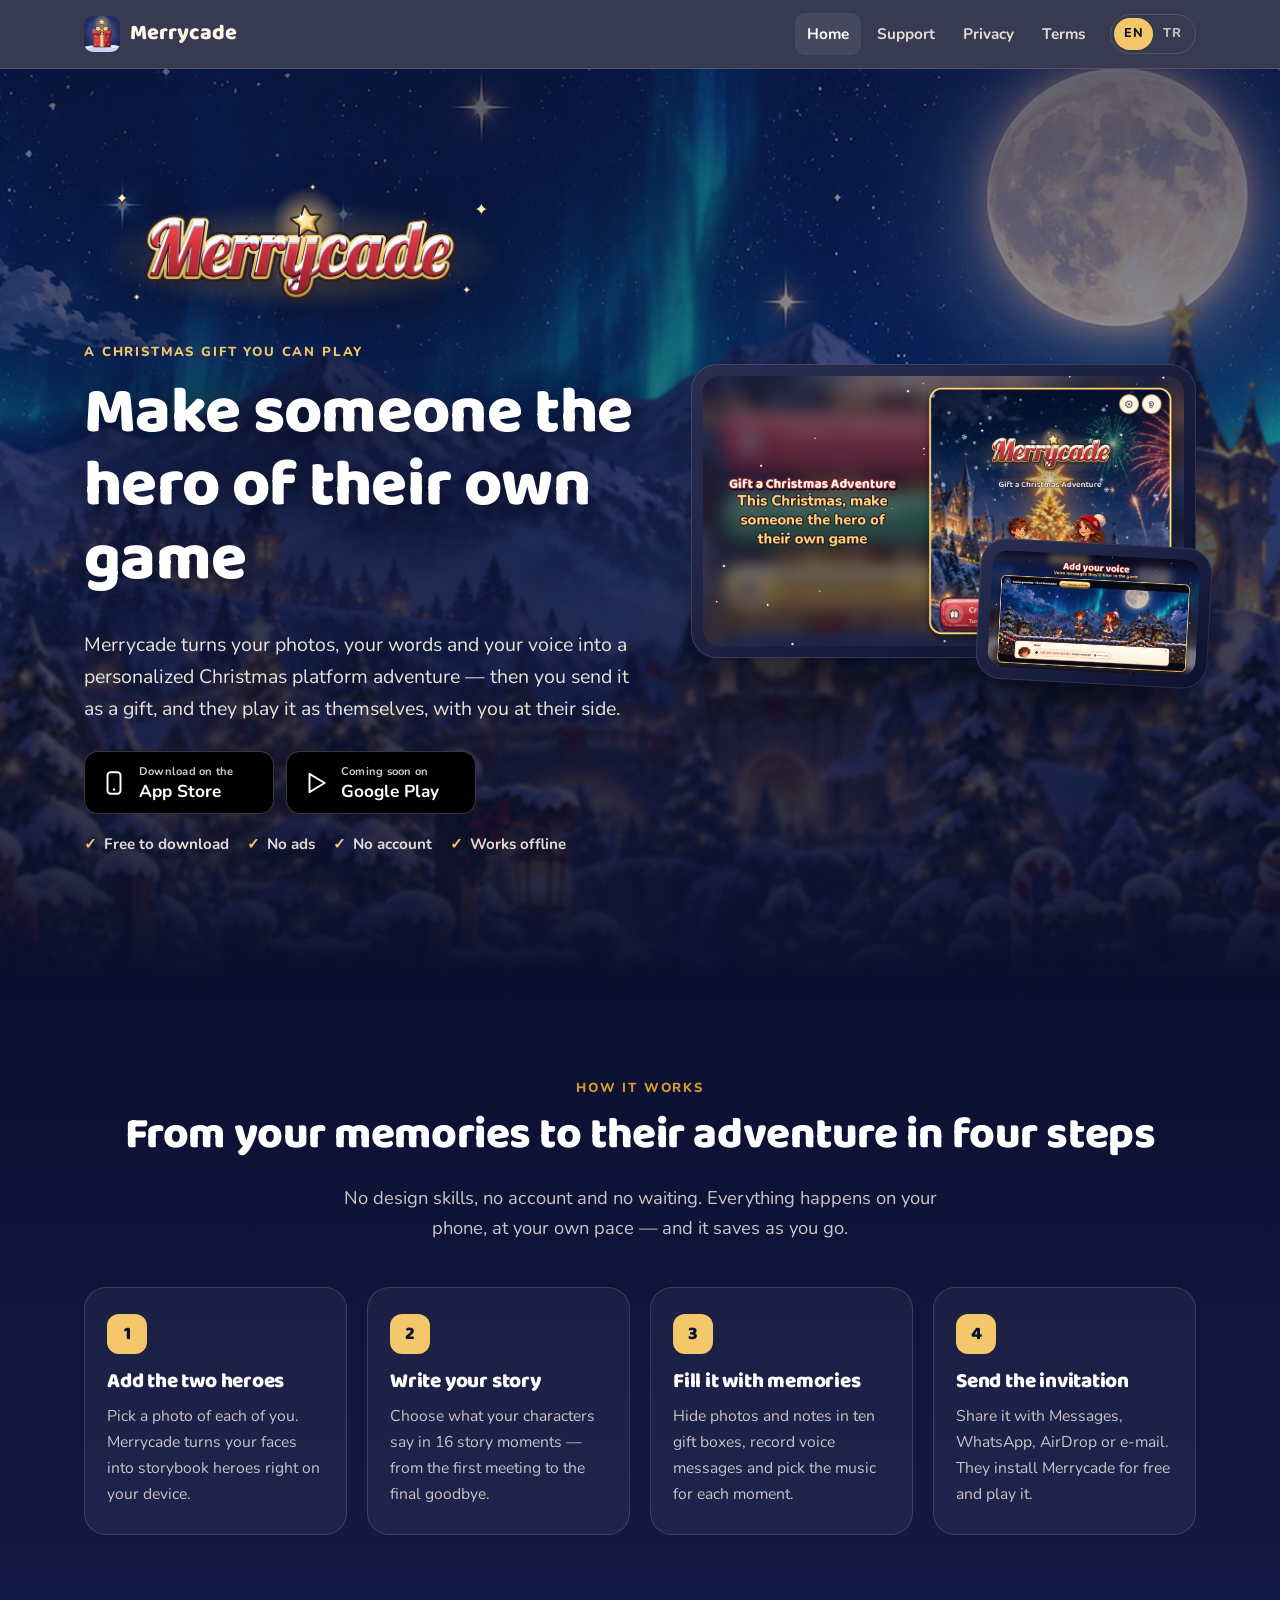
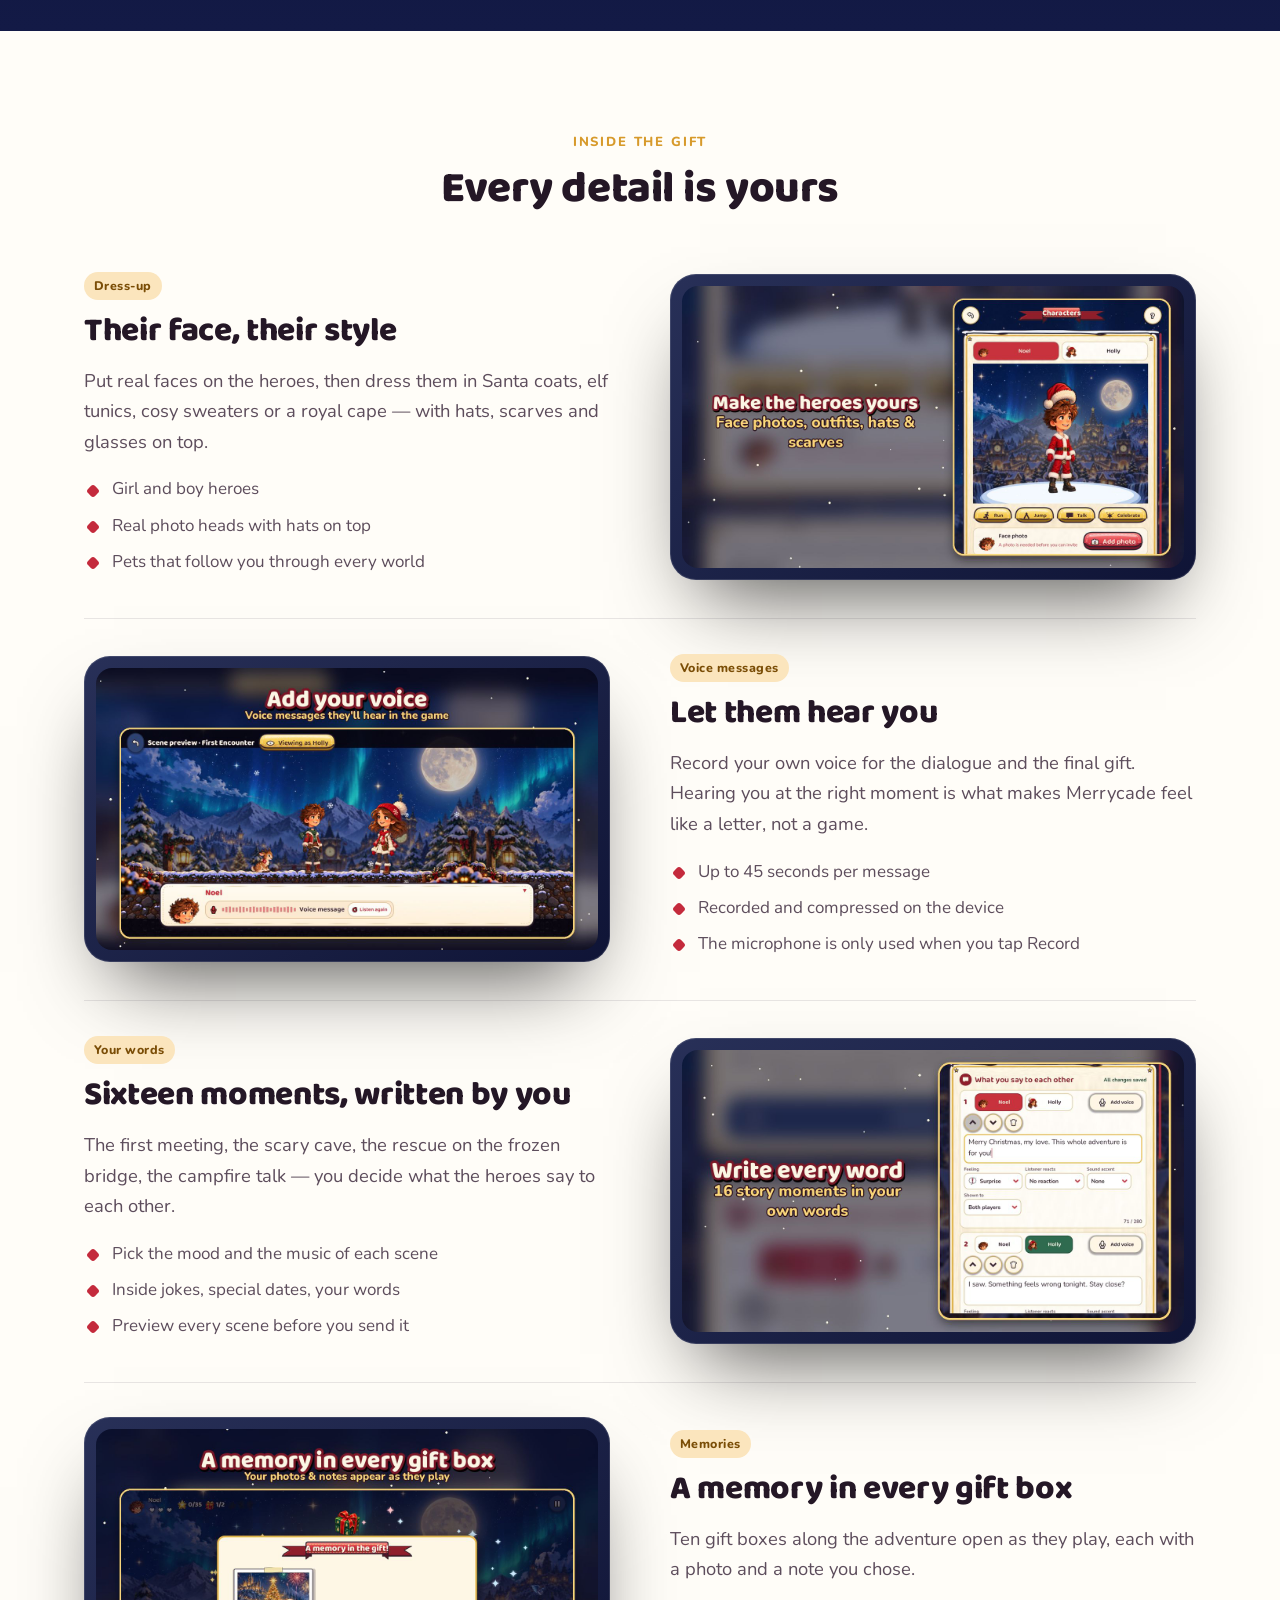
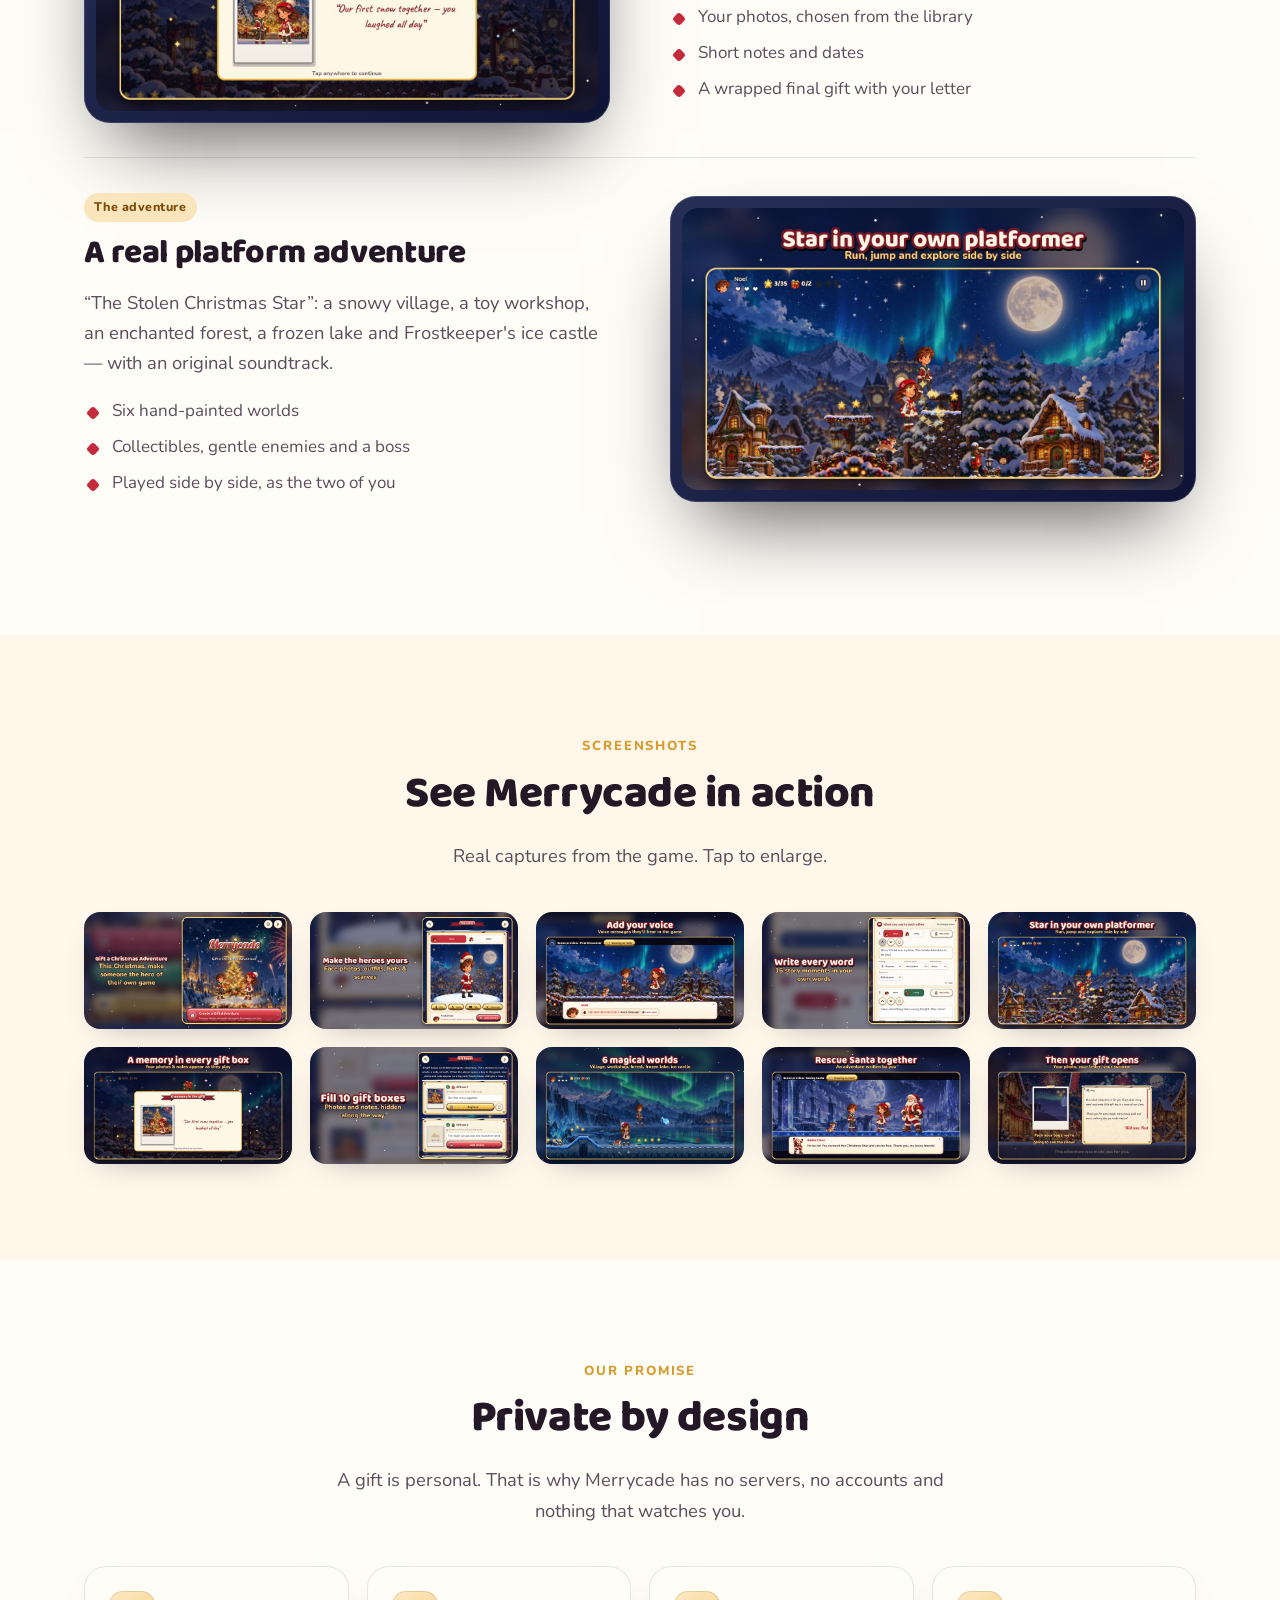
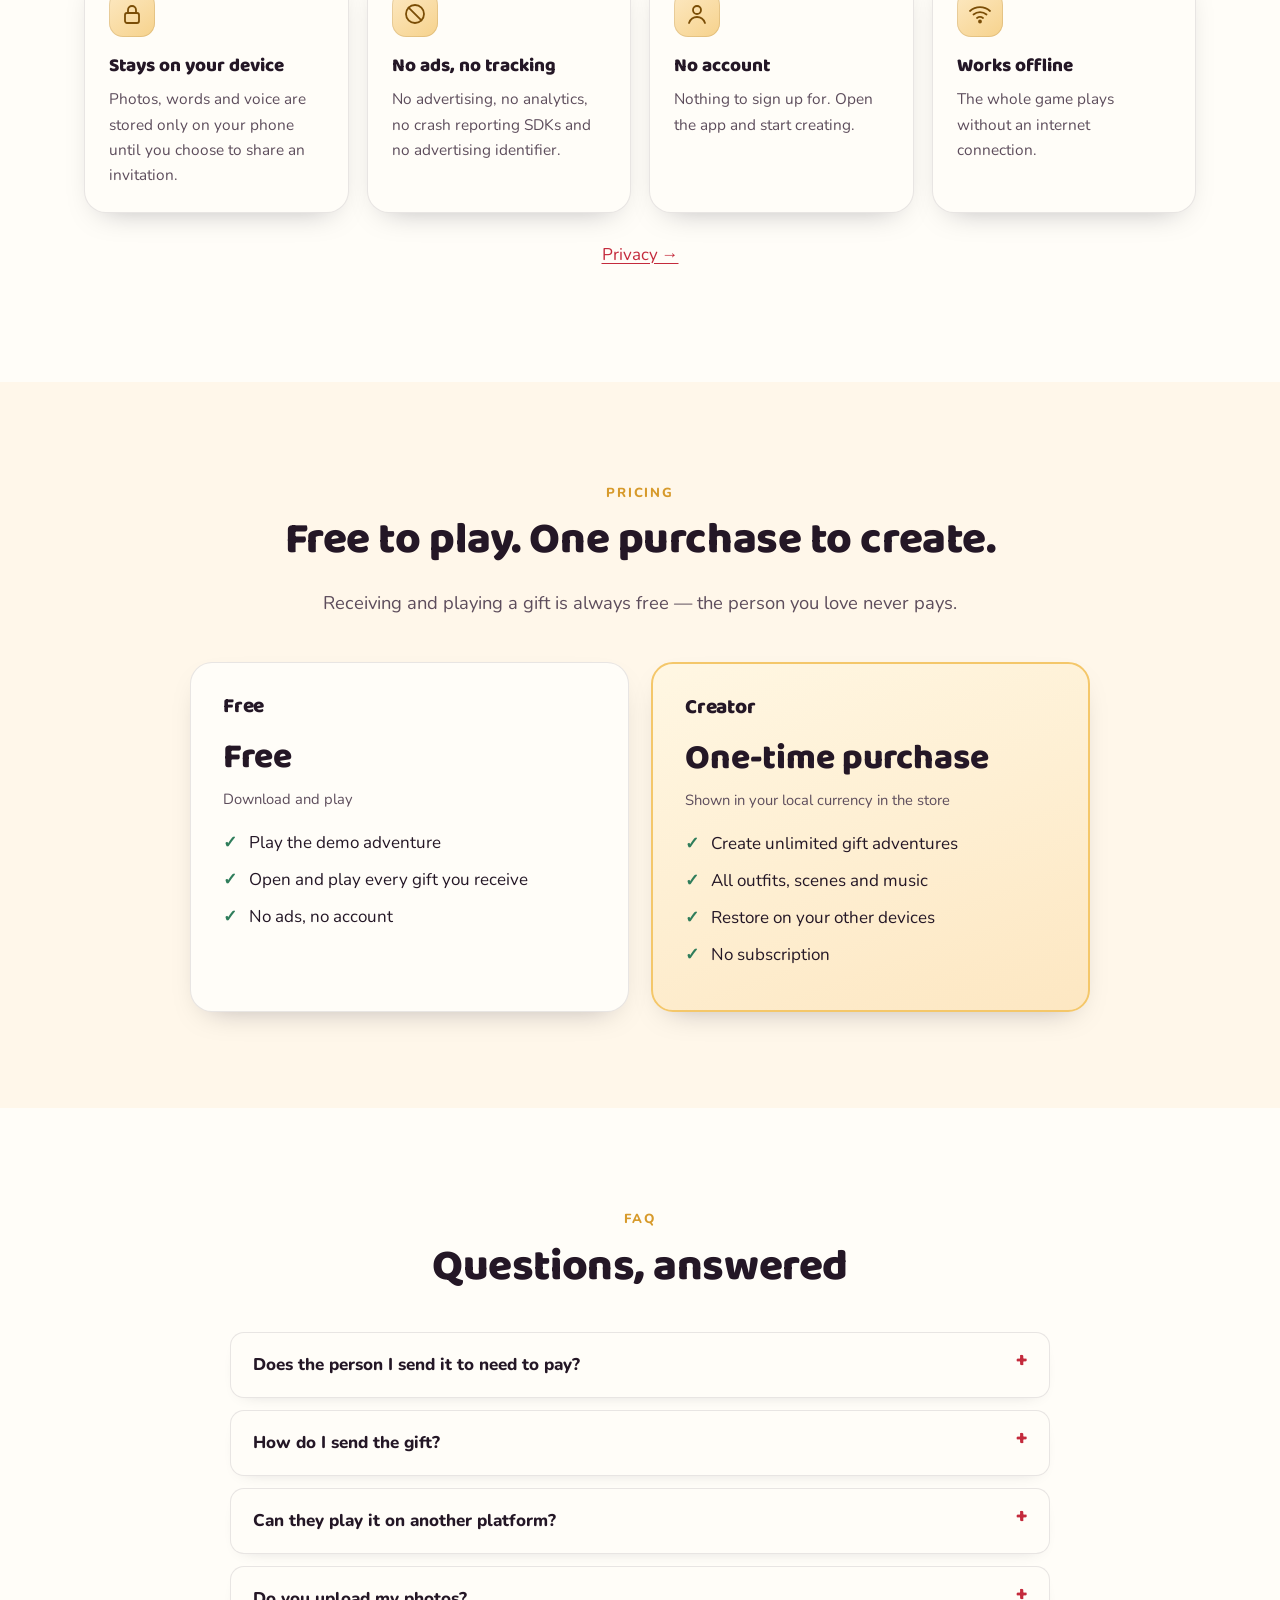
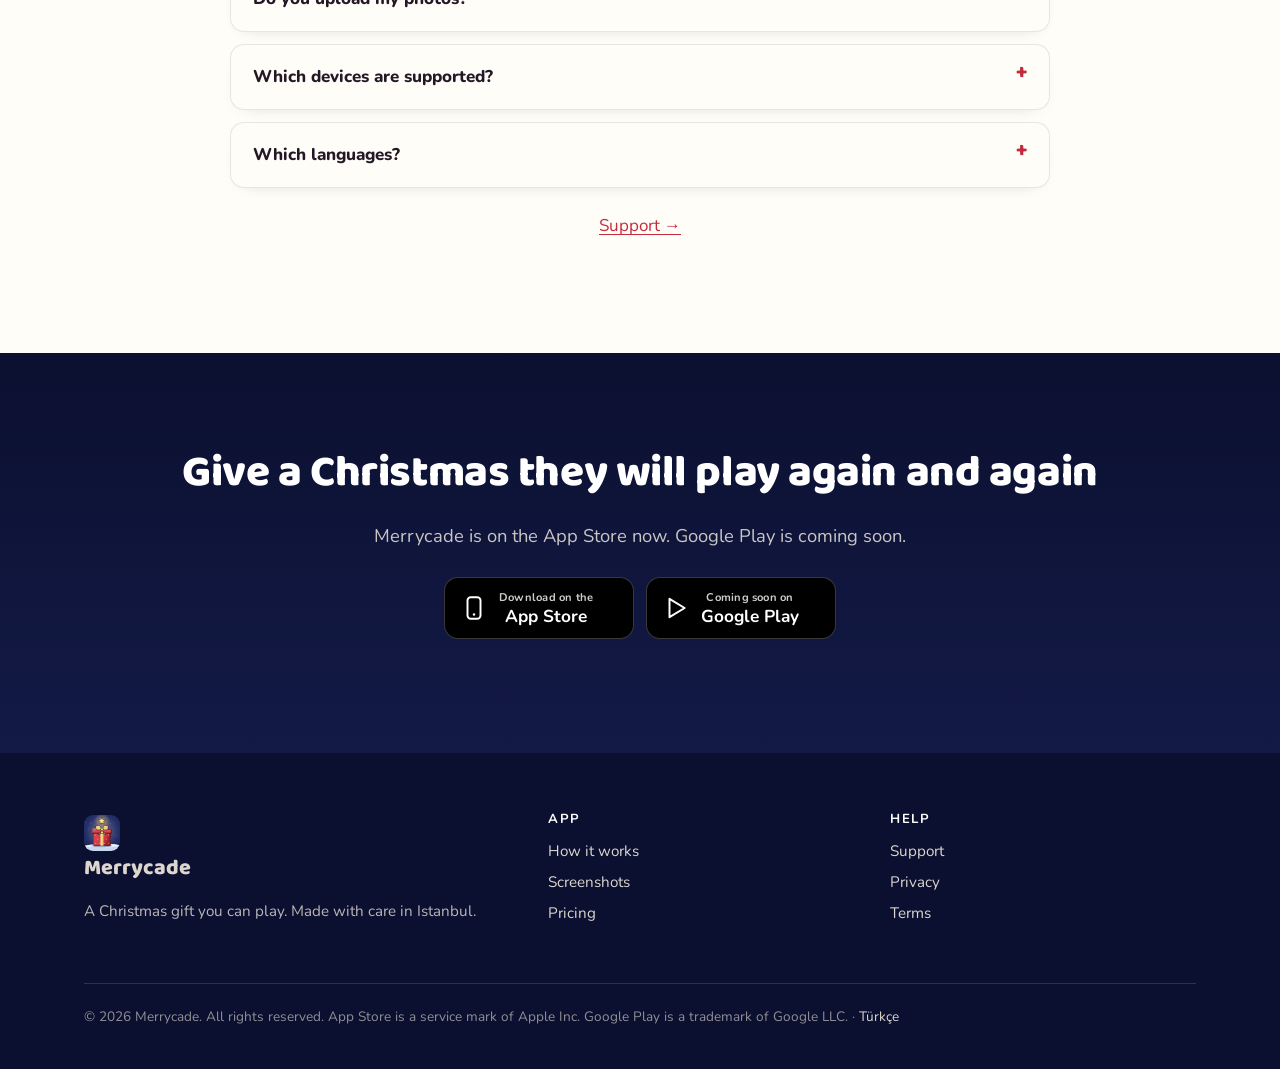
==== commit b0502afb: "Live App Store button, Merrycade-only footer, smart app banner, /get/ download page The App Store bu" ====
--- a/index.html
+++ b/index.html
@@ -6,6 +6,7 @@
 <title>Merrycade: Christmas Adventure — Gift a personalized game</title>
 <meta name="description" content="Create a personalized Christmas platform adventure starring you and someone you love — their face, your words, your photos and your voice — and gift it. Free to download, no ads, no account.">
 <meta name="theme-color" content="#0b1030">
+<meta name="apple-itunes-app" content="app-id=6827809596">
 <link rel="canonical" href="https://cglrsert.github.io/merrycade-site/">
 <link rel="alternate" hreflang="en" href="https://cglrsert.github.io/merrycade-site/">
 <link rel="alternate" hreflang="tr" href="https://cglrsert.github.io/merrycade-site/tr/">
@@ -43,7 +44,7 @@
     <span class="eyebrow" style="color:var(--gold)">A Christmas gift you can play</span>
     <h1>Make someone the hero of their own game</h1>
     <p class="lead">Merrycade turns your photos, your words and your voice into a personalized Christmas platform adventure — then you send it as a gift, and they play it as themselves, with you at their side.</p>
-    <div class="badges"><a class="store-btn" aria-disabled="true" role="link"><svg viewBox="0 0 24 24" aria-hidden="true"><rect x="6" y="2" width="12" height="20" rx="3" fill="none" stroke="currentColor" stroke-width="1.8"/><circle cx="12" cy="18" r="1.1" fill="currentColor"/></svg><span><small>Coming soon on</small><b>App Store</b></span></a><a class="store-btn" aria-disabled="true" role="link"><svg viewBox="0 0 24 24" aria-hidden="true"><path d="M6 3.5v17l14-8.5z" fill="none" stroke="currentColor" stroke-width="1.8" stroke-linejoin="round"/></svg><span><small>Coming soon on</small><b>Google Play</b></span></a></div>
+    <div class="badges"><a class="store-btn" href="https://apps.apple.com/app/apple-store/id6827809596?pt=129591990&amp;mt=8&amp;ct=website_en"><svg viewBox="0 0 24 24" aria-hidden="true"><rect x="6" y="2" width="12" height="20" rx="3" fill="none" stroke="currentColor" stroke-width="1.8"/><circle cx="12" cy="18" r="1.1" fill="currentColor"/></svg><span><small>Download on the</small><b>App Store</b></span></a><a class="store-btn" aria-disabled="true" role="link"><svg viewBox="0 0 24 24" aria-hidden="true"><path d="M6 3.5v17l14-8.5z" fill="none" stroke="currentColor" stroke-width="1.8" stroke-linejoin="round"/></svg><span><small>Coming soon on</small><b>Google Play</b></span></a></div>
     <ul class="trust"><li>Free to download</li><li>No ads</li><li>No account</li><li>Works offline</li></ul>
   </div>
   <div class="hero-shot">
@@ -93,15 +94,15 @@
   <p class="center" style="margin-top:24px"><a href="support.html">Support →</a></p>
 </div></section>
 <section class="band-night cta"><div class="wrap">
-  <h2>Give a Christmas they will play again and again</h2><p class="lead" style="margin:0 auto">Merrycade is coming to the App Store and Google Play this Christmas.</p><div class="badges"><a class="store-btn" aria-disabled="true" role="link"><svg viewBox="0 0 24 24" aria-hidden="true"><rect x="6" y="2" width="12" height="20" rx="3" fill="none" stroke="currentColor" stroke-width="1.8"/><circle cx="12" cy="18" r="1.1" fill="currentColor"/></svg><span><small>Coming soon on</small><b>App Store</b></span></a><a class="store-btn" aria-disabled="true" role="link"><svg viewBox="0 0 24 24" aria-hidden="true"><path d="M6 3.5v17l14-8.5z" fill="none" stroke="currentColor" stroke-width="1.8" stroke-linejoin="round"/></svg><span><small>Coming soon on</small><b>Google Play</b></span></a></div>
+  <h2>Give a Christmas they will play again and again</h2><p class="lead" style="margin:0 auto">Merrycade is on the App Store now. Google Play is coming soon.</p><div class="badges"><a class="store-btn" href="https://apps.apple.com/app/apple-store/id6827809596?pt=129591990&amp;mt=8&amp;ct=website_en"><svg viewBox="0 0 24 24" aria-hidden="true"><rect x="6" y="2" width="12" height="20" rx="3" fill="none" stroke="currentColor" stroke-width="1.8"/><circle cx="12" cy="18" r="1.1" fill="currentColor"/></svg><span><small>Download on the</small><b>App Store</b></span></a><a class="store-btn" aria-disabled="true" role="link"><svg viewBox="0 0 24 24" aria-hidden="true"><path d="M6 3.5v17l14-8.5z" fill="none" stroke="currentColor" stroke-width="1.8" stroke-linejoin="round"/></svg><span><small>Coming soon on</small><b>Google Play</b></span></a></div>
 </div></section>
 </main><div class="lightbox" role="dialog" aria-modal="true"><button aria-label="Close">×</button><img alt=""></div>
 <footer class="site-footer">
   <div class="wrap">
     <div><a class="brand" href="./"><img src="assets/img/icon-256.png" alt="" width="36" height="36">Merrycade</a><p style="margin-top:12px">A Christmas gift you can play. Made with care in Istanbul.</p></div>
     <div><b>App</b><a href="./#how">How it works</a><a href="./#screenshots">Screenshots</a><a href="./#pricing">Pricing</a></div>
-    <div><b>Help</b><a href="support.html">Support</a><a href="privacy.html">Privacy</a><a href="terms.html">Terms</a><a href="mailto:caglar.sert1@gmail.com">caglar.sert1@gmail.com</a></div>
-    <div class="legal">© 2026 Çağlar Sert. All rights reserved. App Store is a service mark of Apple Inc. Google Play is a trademark of Google LLC. · <a style="display:inline" href="tr/">Türkçe</a></div>
+    <div><b>Help</b><a href="support.html">Support</a><a href="privacy.html">Privacy</a><a href="terms.html">Terms</a></div>
+    <div class="legal">© 2026 Merrycade. All rights reserved. App Store is a service mark of Apple Inc. Google Play is a trademark of Google LLC. · <a style="display:inline" href="tr/">Türkçe</a></div>
   </div>
 </footer>
 <script src="assets/js/site.js" defer></script>
